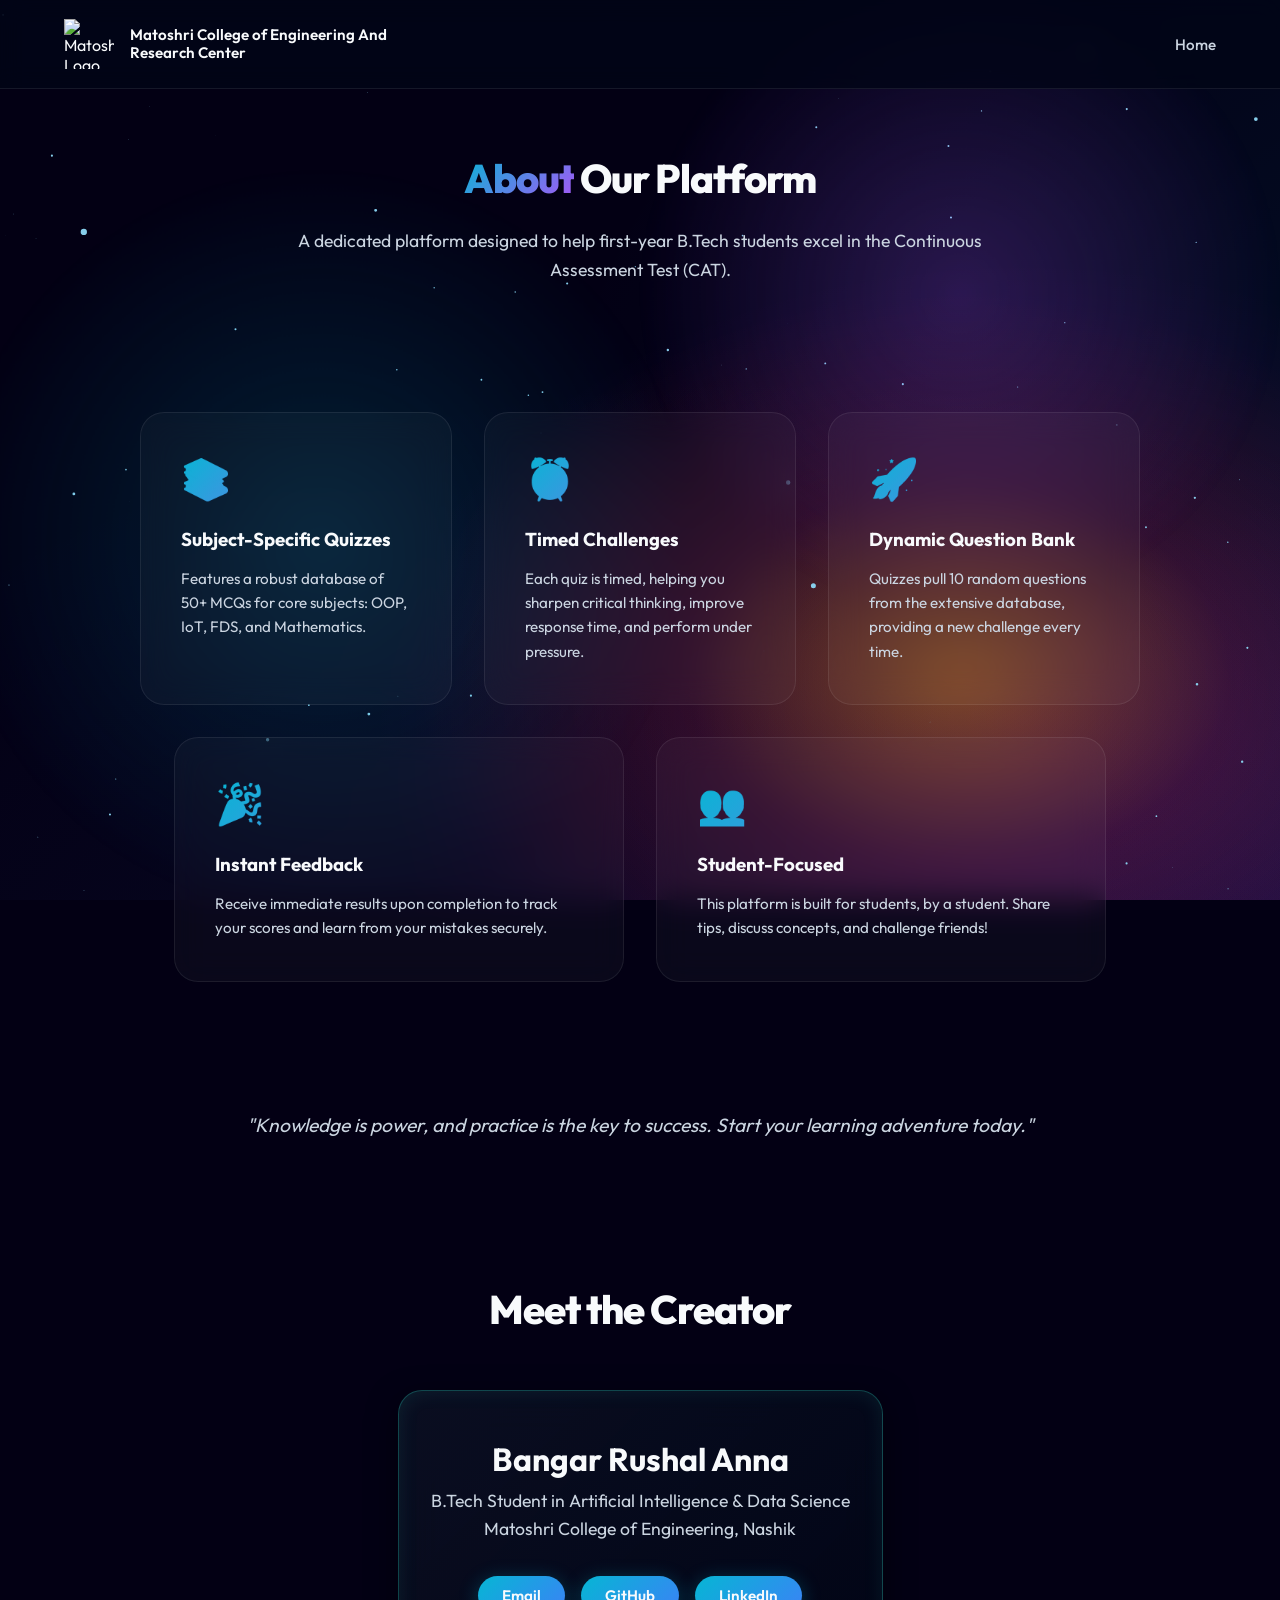
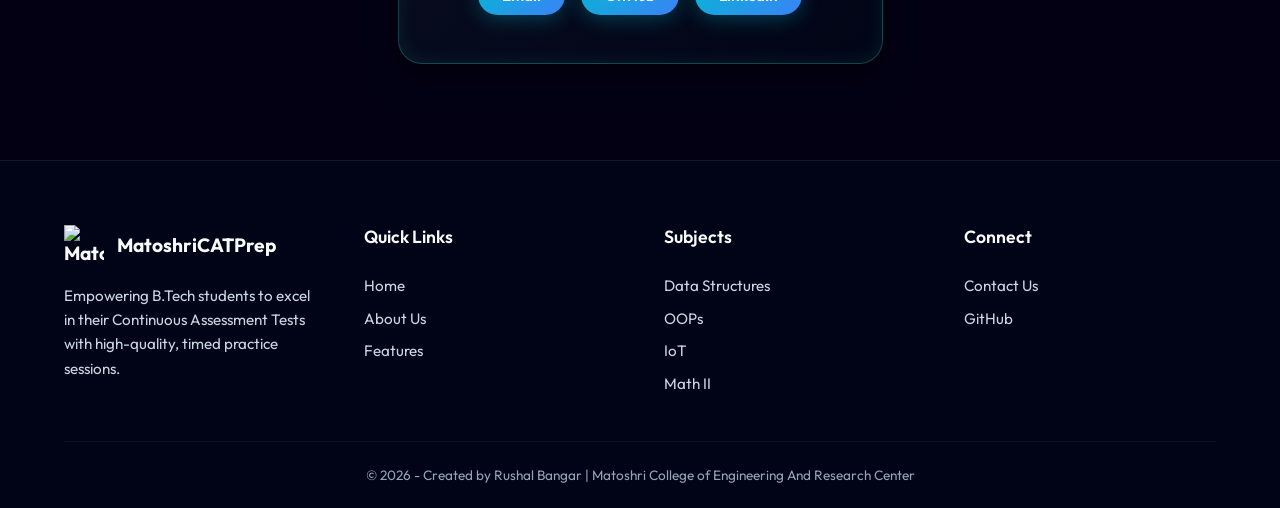
==== About.html @ 19cada09 "Enhance frontend design, micro-interactions, and add anti-cheat alerts" ====
<!DOCTYPE html>
<html lang="en">

<head>
    <title>About - MatoshriCATPrep</title>
    <meta name="keywords" content="CAT, MatoshriCATPrep, R.B, B.Tech, Exam, Practice">
    <meta name="description"
        content="Learn about the MatoshriCATPrep platform, designed for first year B.Tech students.">

    <meta name="viewport" content="width=device-width, initial-scale=1.0">
    <meta charset="UTF-8">

    <link rel="preconnect" href="https://fonts.googleapis.com">
    <link rel="preconnect" href="https://fonts.gstatic.com" crossorigin>
    <link href="https://fonts.googleapis.com/css2?family=Outfit:wght@300;400;500;600;700;800&display=swap"
        rel="stylesheet">
    <link rel="icon" type="image/png" href="Logo.png">
    <link rel="stylesheet" href="style.css">
</head>

<body>
    <div class="bg-orb orb-primary"></div>
    <div class="bg-orb orb-secondary"></div>

    <header class="site-header">
        <a href="index.html" class="logo-area">
            <img src="Logo.png" height="50" width="50" alt="MatoshriCATPrep Logo">
            <b>Matoshri College of Engineering And Research Center</b>
        </a>
        <nav>
            <a href="index.html">Home</a>
        </nav>
    </header>

    <main class="about-container">
        <h1 class="section-heading animate-up"><span class="text-gradient">About</span> Our Platform</h1>
        <p class="subtitle animate-up delay-1" style="max-width: 700px; margin: 0 auto; margin-bottom: 4rem;">
            A dedicated platform designed to help first-year B.Tech students excel in the Continuous Assessment Test
            (CAT).
        </p>

        <div class="features-grid">
            <div class="feature-box animate-up delay-1">
                <div class="feature-icon">📚</div>
                <h3>Subject-Specific Quizzes</h3>
                <p class="subtitle" style="font-size: 0.95rem;">Features a robust database of 50+ MCQs for core
                    subjects: OOP, IoT, FDS, and Mathematics.</p>
            </div>

            <div class="feature-box animate-up delay-2">
                <div class="feature-icon">⏰</div>
                <h3>Timed Challenges</h3>
                <p class="subtitle" style="font-size: 0.95rem;">Each quiz is timed, helping you sharpen critical
                    thinking, improve response time, and perform under pressure.</p>
            </div>

            <div class="feature-box animate-up delay-2">
                <div class="feature-icon">🚀</div>
                <h3>Dynamic Question Bank</h3>
                <p class="subtitle" style="font-size: 0.95rem;">Quizzes pull 10 random questions from the extensive
                    database, providing a new challenge every time.</p>
            </div>

            <div class="feature-box animate-up delay-3">
                <div class="feature-icon">🎉</div>
                <h3>Instant Feedback</h3>
                <p class="subtitle" style="font-size: 0.95rem;">Receive immediate results upon completion to track your
                    scores and learn from your mistakes securely.</p>
            </div>

            <div class="feature-box animate-up delay-3">
                <div class="feature-icon">👥</div>
                <h3>Student-Focused</h3>
                <p class="subtitle" style="font-size: 0.95rem;">This platform is built for students, by a student. Share
                    tips, discuss concepts, and challenge friends!</p>
            </div>
        </div>

        <p class="subtitle animate-up delay-3" style="font-size: 1.2rem; margin: 4rem auto; font-style: italic;">
            "Knowledge is power, and practice is the key to success. Start your learning adventure today."
        </p>

        <h2 class="section-heading animate-up" style="margin-top: 5rem;">Meet the Creator</h2>

        <div class="creator-card animate-up delay-3">
            <h3>Bangar Rushal Anna</h3>
            <p class="creator-subtitle">
                B.Tech Student in Artificial Intelligence & Data Science<br>
                Matoshri College of Engineering, Nashik
            </p>
            <div class="contact-links">
                <a href="mailto:rushalbangar19@gmail.com" class="btn-primary"
                    style="padding: 10px 24px; font-size: 0.95rem;">Email</a>
                <a href="https://github.com/RushalBangar" target="_blank" class="btn-primary"
                    style="padding: 10px 24px; font-size: 0.95rem;">GitHub</a>
                <a href="https://linkedin.com/in/RushalBangar" target="_blank" class="btn-primary"
                    style="padding: 10px 24px; font-size: 0.95rem;">LinkedIn</a>
            </div>
        </div>
    </main>

    <footer class="site-footer">
        <div class="footer-content">
            <div class="footer-section">
                <a href="index.html" class="footer-logo">
                    <img src="Logo.png" height="40" width="40" alt="MatoshriCATPrep Logo" loading="lazy">
                    <span>MatoshriCATPrep</span>
                </a>
                <p>Empowering B.Tech students to excel in their Continuous Assessment Tests with high-quality, timed
                    practice sessions.</p>
            </div>

            <div class="footer-section">
                <h4 class="footer-heading">Quick Links</h4>
                <ul class="footer-links">
                    <li><a href="index.html">Home</a></li>
                    <li><a href="About.html">About Us</a></li>
                    <li><a href="index.html#features">Features</a></li>
                </ul>
            </div>

            <div class="footer-section">
                <h4 class="footer-heading">Subjects</h4>
                <ul class="footer-links">
                    <li><a href="FDS.html">Data Structures</a></li>
                    <li><a href="OOP.html">OOPs</a></li>
                    <li><a href="IOT.html">IoT</a></li>
                    <li><a href="Math.html">Math II</a></li>
                </ul>
            </div>

            <div class="footer-section">
                <h4 class="footer-heading">Connect</h4>
                <ul class="footer-links">
                    <li><a href="mailto:rushalbangar19@gmail.com">Contact Us</a></li>
                    <li><a href="https://github.com/RushalBangar" target="_blank">GitHub</a></li>
                </ul>
            </div>
        </div>
        <div class="footer-bottom">
            <p>© 2026 - Created by Rushal Bangar | Matoshri College of Engineering And Research Center</p>
        </div>
    </footer>
    <script src="galaxy.js" defer></script>
</body>

</html>
---- style.css ----
/* ============================================================ */
/* style.css - Main Web Design System                           */
/* ============================================================ */

:root {
    /* Nexalum-Inspired Core Colors */
    --bg-dark: #0f172a;
    /* Slate 900 */
    --bg-darker: #020617;
    /* Slate 950 */
    --bg-card: rgba(30, 41, 59, 0.4);
    /* Slate 800 transparent */

    /* Vibrant Neon Accents */
    --accent-cyan: #06b6d4;
    --accent-blue: #3b82f6;
    --accent-purple: #a855f7;
    --accent-pink: #ec4899;

    /* Text Colors */
    --text-primary: #f8fafc;
    --text-secondary: #cbd5e1;
    --text-dim: #94a3b8;

    /* Glass Effects */
    --glass-bg: rgba(255, 255, 255, 0.03);
    /* Extremely soft glass */
    --glass-border: rgba(255, 255, 255, 0.08);
    /* Barely visible reflection border */
    --glass-border-hover: rgba(255, 255, 255, 0.15);

    /* Glow Effects */
    --glow-cyan: rgba(6, 182, 212, 0.5);
    --glow-purple: rgba(168, 85, 247, 0.5);

    --font-main: 'Outfit', 'Inter', system-ui, -apple-system, sans-serif;
    --radius-lg: 24px;
    --radius-pill: 9999px;
}

/* --- Global Reset & Background --- */
* {
    margin: 0;
    padding: 0;
    box-sizing: border-box;
}

body {
    font-family: var(--font-main);
    background-color: #030014;
    /* Deep cosmic space */

    /* Anti-Cheat */
    -webkit-user-select: none;
    /* Safari */
    -moz-user-select: none;
    /* Firefox */
    -ms-user-select: none;
    /* IE10+/Edge */
    user-select: none;
    /* Standard */

    /* Simplified CSS Galaxy Implementation to reduce lag */
    background-image:
        /* The glowing Galactic Center (Orange/Yellow) */
        radial-gradient(ellipse at center, rgba(255, 165, 0, 0.4) 0%, rgba(255, 69, 0, 0.1) 20%, transparent 40%),
        /* Inner Magenta/Purple Sweep */
        radial-gradient(ellipse at 40% 40%, rgba(255, 0, 255, 0.15) 0%, transparent 30%),
        radial-gradient(ellipse at 60% 60%, rgba(138, 43, 226, 0.15) 0%, transparent 40%),
        /* Outer Blue Nebula Dust */
        radial-gradient(ellipse at 70% 30%, rgba(0, 191, 255, 0.1) 0%, transparent 50%),
        radial-gradient(ellipse at 30% 70%, rgba(65, 105, 225, 0.1) 0%, transparent 50%);

    background-size:
        150% 150%,
        /* Center */
        200% 200%, 200% 200%,
        /* Purple */
        200% 200%, 200% 200%;
    /* Blue */

    /* Removed heavy CSS animation. Relying on canvas for animation. */
    background-attachment: fixed;
    color: var(--text-primary);
    min-height: 100vh;
    display: flex;
    flex-direction: column;
    overflow-x: hidden;
    position: relative;
}

main {
    flex: 1;
    /* Forces the main content area to expand and push the footer down */
    display: flex;
    flex-direction: column;
    justify-content: center;
    /* Optionally center content vertically */
}

@keyframes rotateGalaxy {
    0% {
        background-position:
            50% 50%,
            /* Center immobile */
            0% 0%, 100% 100%,
            /* Purple moving */
            100% 0%, 0% 100%,
            /* Blue moving */
            0px 0px, 0px 0px, 0px 0px, 0px 0px,
            0px 0px, 0px 0px, 0px 0px, 0px 0px;
        /* Stars start */
    }

    100% {
        background-position:
            50% 50%,
            100% 100%, 0% 0%,
            0% 100%, 100% 0%,
            100px 100px, 150px 150px, 200px 200px, 250px 250px,
            300px -300px, -350px 350px, 400px 400px, -450px -450px;
        /* Stars drift */
    }
}

/* --- Nexalum Aesthetic Utilities --- */

/* Text Gradient Effect */
.text-gradient {
    background: linear-gradient(135deg, var(--accent-cyan), var(--accent-purple));
    -webkit-background-clip: text;
    background-clip: text;
    -webkit-text-fill-color: transparent;
    display: inline-block;
}

/* Background Glowing Orbs */
.bg-orb {
    position: fixed;
    border-radius: 50%;
    z-index: -1;
    opacity: 0.6;
    pointer-events: none;
    will-change: transform;
    animation: drift 20s ease-in-out infinite alternate;
}

.orb-primary {
    top: -10%;
    right: -5%;
    width: 60vw;
    height: 60vw;
    max-width: 800px;
    max-height: 800px;
    background: radial-gradient(circle, rgba(168, 85, 247, 0.4) 0%, transparent 60%);
    /* Purple */
}

.orb-secondary {
    bottom: -10%;
    left: -10%;
    width: 70vw;
    height: 70vw;
    max-width: 900px;
    max-height: 900px;
    background: radial-gradient(circle, rgba(6, 182, 212, 0.3) 0%, transparent 60%);
    /* Cyan */
}

@keyframes drift {
    0% {
        transform: translate(0, 0) scale(1);
    }

    100% {
        transform: translate(-30px, 30px) scale(1.1);
    }
}

/* Base Layout Classes */
.page-container {
    width: 90%;
    max-width: 1200px;
    margin: 4rem auto;
}

.grid-2-col {
    display: grid;
    grid-template-columns: 1fr 1fr;
    gap: 4rem;
    align-items: center;
}

.grid-3-col {
    display: grid;
    grid-template-columns: repeat(auto-fit, minmax(280px, 1fr));
    gap: 2.5rem;
    align-items: stretch;
}

.flex-col-gap {
    display: flex;
    flex-direction: column;
    gap: 1.2rem;
    margin-top: 2rem;
}

.section-spacing {
    margin-top: 8rem;
    margin-bottom: 4rem;
}

.text-hero {
    font-size: 4rem;
    line-height: 1.1;
    margin-bottom: 1.5rem;
    font-weight: 900;
    letter-spacing: -2px;
}

.margin-b-lg {
    margin-bottom: 2.5rem;
}

/* Floating Badge/Pill Feature */
.badge {
    display: inline-flex;
    align-items: center;
    gap: 0.5rem;
    padding: 0.5rem 1rem;
    background: rgba(255, 255, 255, 0.05);
    border: 1px solid rgba(255, 255, 255, 0.1);
    border-radius: var(--radius-pill);
    color: var(--text-secondary);
    font-size: 0.9rem;
    font-weight: 500;
    margin-bottom: 1.5rem;
    backdrop-filter: blur(10px);
}

/* --- Layout Components --- */
.site-header {
    display: flex;
    justify-content: space-between;
    align-items: center;
    padding: 1.2rem 5%;
    background: rgba(2, 6, 23, 0.8);
    backdrop-filter: blur(12px);
    border-bottom: 1px solid var(--glass-border);
    position: sticky;
    top: 0;
    z-index: 100;
}

.site-header .logo-area {
    display: flex;
    align-items: center;
    gap: 1rem;
    text-decoration: none;
    color: var(--text-primary);
}

.site-header b {
    font-size: 0.95rem;
    font-weight: 600;
    max-width: 300px;
    line-height: 1.2;
}

.site-header nav {
    display: flex;
    gap: 2rem;
}

.site-header nav a {
    color: var(--text-secondary);
    text-decoration: none;
    font-weight: 500;
    transition: all 0.3s ease;
    font-size: 0.95rem;
}

.site-header nav a:hover {
    color: var(--accent-teal);
    text-shadow: 0 0 8px var(--glow-teal);
}

/* --- Detailed Footer Elements --- */
.site-footer {
    padding: 4rem 5% 1.5rem;
    background: rgba(2, 6, 23, 0.7);
    backdrop-filter: blur(12px);
    border-top: 1px solid var(--glass-border);
    margin-top: auto;
}

.footer-content {
    display: grid;
    grid-template-columns: repeat(auto-fit, minmax(200px, 1fr));
    gap: 3rem;
    max-width: 1200px;
    margin: 0 auto 3rem;
    text-align: left;
}

.footer-section {
    display: flex;
    flex-direction: column;
    gap: 1.2rem;
}

.footer-logo {
    display: flex;
    align-items: center;
    gap: 0.8rem;
    text-decoration: none;
    color: var(--text-primary);
    font-weight: 700;
    font-size: 1.2rem;
}

.footer-section p {
    color: var(--text-secondary);
    font-size: 0.95rem;
    line-height: 1.6;
}

.footer-heading {
    color: var(--text-primary);
    font-size: 1.1rem;
    font-weight: 600;
    margin-bottom: 0.5rem;
}

.footer-links {
    list-style: none;
    display: flex;
    flex-direction: column;
    gap: 0.8rem;
}

.footer-links a {
    color: var(--text-secondary);
    text-decoration: none;
    font-size: 0.95rem;
    transition: all 0.3s ease;
    display: inline-flex;
    align-items: center;
    gap: 0.5rem;
}

.footer-links a:hover {
    color: var(--accent-cyan);
    transform: translateX(5px);
}

.footer-bottom {
    text-align: center;
    padding-top: 1.5rem;
    border-top: 1px solid rgba(255, 255, 255, 0.05);
    color: var(--text-dim);
    font-size: 0.85rem;
    max-width: 1200px;
    margin: 0 auto;
}

/* --- Global Utilities --- */
.section-heading {
    font-size: 2.5rem;
    font-weight: 800;
    letter-spacing: -1px;
    margin-bottom: 1.5rem;
    position: relative;
    display: inline-block;
    color: var(--text-primary);
}

.subtitle {
    font-size: 1.1rem;
    color: var(--text-secondary);
    line-height: 1.6;
}

/* Glass Card */
.glass-card {
    background: var(--glass-bg);
    backdrop-filter: blur(20px);
    -webkit-backdrop-filter: blur(20px);
    border: 1px solid var(--glass-border);
    border-radius: var(--radius-lg);
    box-shadow: inset 0 0 0 1px rgba(255, 255, 255, 0.05), 0 8px 32px rgba(0, 0, 0, 0.4);
    box-sizing: border-box;
    display: block;
    padding: 1.5rem 2rem;
    text-decoration: none;
    color: var(--text-primary);
    font-size: 1.4rem;
    font-weight: 600;
    transition: all 0.4s cubic-bezier(0.175, 0.885, 0.32, 1.275);
    position: relative;
    overflow: hidden;
}

.glass-card::before {
    content: "";
    position: absolute;
    top: 0;
    left: -100%;
    width: 50%;
    height: 100%;
    background: linear-gradient(to right, transparent, rgba(255, 255, 255, 0.05), transparent);
    transform: skewX(-20deg);
    transition: left 0.5s ease;
}

.glass-card:hover {
    transform: translateY(-8px);
    border-color: var(--glass-border-hover);
    box-shadow: inset 0 0 0 1px rgba(255, 255, 255, 0.1), 0 15px 40px rgba(0, 0, 0, 0.6), 0 0 20px rgba(59, 130, 246, 0.2);
}

.glass-card:hover::before {
    left: 200%;
}

/* Subject Card 3D Depth */
.subject-card {
    display: flex;
    align-items: center;
    position: relative;
    padding: 1.5rem 2rem;
    overflow: hidden;
}

.subject-icon {
    position: absolute;
    right: -10px;
    bottom: -20px;
    font-size: 8rem;
    opacity: 0.15;
    transform: rotate(-15deg);
    transition: all 0.5s cubic-bezier(0.175, 0.885, 0.32, 1.275);
    z-index: 0;
    pointer-events: none;
}

.subject-card:hover .subject-icon {
    transform: rotate(0deg) scale(1.1);
    opacity: 0.25;
}

.subject-text {
    position: relative;
    z-index: 1;
}

/* Feature Box for Landing Page */
.feature-box {
    background: var(--glass-bg);
    backdrop-filter: blur(16px);
    -webkit-backdrop-filter: blur(16px);
    border: 1px solid var(--glass-border);
    border-radius: var(--radius-lg);
    padding: 2.5rem;
    text-align: left;
    transition: all 0.4s cubic-bezier(0.4, 0, 0.2, 1);
    display: flex;
    flex-direction: column;
    gap: 1rem;
}

.feature-box:hover {
    transform: translateY(-5px);
    border-color: rgba(6, 182, 212, 0.3);
    /* Cyan hint */
    box-shadow: 0 10px 30px rgba(0, 0, 0, 0.3), inset 0 0 0 1px rgba(255, 255, 255, 0.1);
}

.feature-icon {
    font-size: 2.5rem;
    margin-bottom: 0.5rem;
    background: linear-gradient(135deg, var(--accent-cyan), var(--accent-purple));
    -webkit-background-clip: text;
    background-clip: text;
    color: transparent;
    display: inline-block;
}

/* CTA Section */
.cta-section {
    text-align: center;
    padding: 5rem 2rem;
    background: linear-gradient(180deg, transparent, rgba(15, 23, 42, 0.8));
    border-radius: var(--radius-lg);
    border: 1px solid rgba(255, 255, 255, 0.05);
    margin-top: 8rem;
}

/* Base Hero Layout Classes */
.hero-image {
    position: relative;
    width: 100%;
    max-width: 300px;
    margin: 0 auto;
    display: flex;
    justify-content: center;
    align-items: center;
}

.hero-glow {
    position: absolute;
    width: 100%;
    padding-top: 100%;
    border-radius: 50%;
    background: radial-gradient(circle, var(--glow-teal) 0%, transparent 70%);
    animation: pulseTimer 4s infinite alternate;
    z-index: 0;
}

.hero-logo-img {
    width: 100%;
    position: relative;
    z-index: 1;
    filter: drop-shadow(0 20px 30px rgba(0, 0, 0, 0.5));
}

.hero-content {
    display: flex;
    flex-direction: column;
    justify-content: center;
    width: 100%;
}

.hero-buttons {
    display: flex;
    gap: 1rem;
    flex-wrap: wrap;
}

.btn-outline {
    background: transparent !important;
    box-shadow: none !important;
    border: 1px solid var(--text-secondary) !important;
    color: var(--text-primary) !important;
}

.btn-outline:hover {
    background: rgba(255, 255, 255, 0.05) !important;
    border-color: var(--text-primary) !important;
    box-shadow: 0 4px 15px rgba(255, 255, 255, 0.1) !important;
}

/* --- About Page Specifics --- */
.about-container {
    width: 90%;
    max-width: 1000px;
    margin: 4rem auto;
    text-align: center;
}

.features-grid {
    display: flex;
    flex-wrap: wrap;
    justify-content: center;
    gap: 2rem;
    margin: 4rem 0;
}

.features-grid .feature-box {
    flex: 1 1 300px;
    max-width: 450px;
    /* Prevents cards from getting too wide if there's space */
}

.creator-card {
    background: linear-gradient(135deg, rgba(15, 23, 42, 0.6), rgba(2, 6, 23, 0.8));
    backdrop-filter: blur(20px);
    -webkit-backdrop-filter: blur(20px);
    border: 1px solid rgba(45, 212, 191, 0.3);
    border-radius: var(--radius-lg);
    padding: 3rem 2rem;
    margin: 2rem auto;
    max-width: 600px;
    box-shadow: inset 0 0 20px rgba(45, 212, 191, 0.1), 0 10px 30px rgba(0, 0, 0, 0.5);
    position: relative;
    overflow: hidden;
}

.creator-card h3 {
    font-size: 2rem;
    color: var(--text-primary);
    margin-bottom: 0.5rem;
}

.creator-subtitle {
    font-size: 1.1rem;
    color: var(--text-secondary);
    line-height: 1.6;
    margin-bottom: 2rem;
}

.contact-links {
    display: flex;
    justify-content: center;
    gap: 1rem;
    flex-wrap: wrap;
}

/* Buttons */
.btn-primary {
    background: linear-gradient(135deg, var(--accent-cyan), var(--accent-blue));
    color: var(--text-primary);
    padding: 14px 36px;
    border-radius: var(--radius-pill);
    border: none;
    font-weight: 600;
    font-size: 1.05rem;
    cursor: pointer;
    transition: all 0.4s cubic-bezier(0.4, 0, 0.2, 1);
    text-decoration: none;
    display: inline-block;
    box-shadow: 0 4px 20px rgba(6, 182, 212, 0.3);
    position: relative;
    overflow: hidden;
}

.btn-primary::after {
    content: "";
    position: absolute;
    top: 0;
    left: 0;
    width: 100%;
    height: 100%;
    background: linear-gradient(to bottom, rgba(255, 255, 255, 0.15) 0%, transparent 100%);
    opacity: 0;
    transition: opacity 0.3s ease;
}

.btn-primary:hover {
    transform: translateY(-2px) scale(1.02);
    box-shadow: 0 10px 30px rgba(6, 182, 212, 0.5), inset 0 0 0 1px rgba(255, 255, 255, 0.2);
}

.btn-primary:hover::after {
    opacity: 1;
}

.btn-primary:active {
    transform: translateY(1px) scale(0.96);
    box-shadow: 0 2px 10px rgba(6, 182, 212, 0.4);
}

/* --- Animations --- */
@keyframes fadeInUp {
    from {
        opacity: 0;
        transform: translateY(30px);
    }

    to {
        opacity: 1;
        transform: translateY(0);
    }
}

.animate-up {
    animation: fadeInUp 0.8s cubic-bezier(0.4, 0, 0.2, 1) forwards;
}

.delay-1 {
    animation-delay: 0.1s;
    opacity: 0;
}

.delay-2 {
    animation-delay: 0.2s;
    opacity: 0;
}

.delay-3 {
    animation-delay: 0.3s;
    opacity: 0;
}

/* Custom Scrollbar */
::-webkit-scrollbar {
    width: 10px;
}

/* --- Tooltips --- */
[data-tooltip] {
    position: relative;
    cursor: pointer;
}

[data-tooltip]::after {
    content: attr(data-tooltip);
    position: absolute;
    bottom: 120%;
    left: 50%;
    transform: translateX(-50%) translateY(10px);
    background: rgba(15, 23, 42, 0.95);
    color: var(--text-primary);
    padding: 0.5rem 1rem;
    border-radius: 8px;
    font-size: 0.85rem;
    white-space: nowrap;
    opacity: 0;
    visibility: hidden;
    transition: all 0.3s cubic-bezier(0.4, 0, 0.2, 1);
    box-shadow: 0 10px 25px rgba(0, 0, 0, 0.5);
    border: 1px solid rgba(255, 255, 255, 0.1);
    backdrop-filter: blur(4px);
    z-index: 1000;
}

[data-tooltip]:hover::after {
    opacity: 1;
    visibility: visible;
    transform: translateX(-50%) translateY(0);
}

::-webkit-scrollbar-track {
    background: var(--bg-dark);
}

::-webkit-scrollbar-thumb {
    background: #1e293b;
    border-radius: 5px;
    border: 2px solid var(--bg-dark);
}

::-webkit-scrollbar-thumb:hover {
    background: #334155;
}

@media (max-width: 900px) {
    .grid-2-col {
        grid-template-columns: 1fr;
        gap: 3rem;
        text-align: center;
    }

    .text-hero {
        font-size: 3rem;
    }

    .section-heading {
        text-align: center;
        display: block;
    }

    .grid-2-col .btn-primary {
        margin: 0 auto;
    }
}

@media (max-width: 768px) {
    .page-container {
        width: 92%;
        margin: 2rem auto;
    }

    .site-header {
        padding: 1rem 5%;
        flex-direction: column;
        gap: 1rem;
    }

    .site-header b {
        display: none;
        /* Hide full name on mobile for space */
    }

    .site-header nav {
        width: 100%;
        justify-content: center;
        flex-wrap: wrap;
        gap: 1.5rem;
    }

    .section-heading {
        font-size: 2rem;
    }

    .text-hero {
        font-size: 2.5rem;
    }

    .grid-2-col,
    .grid-3-col {
        gap: 2rem;
    }

    .glass-card,
    .feature-box,
    .creator-card {
        padding: 1.5rem;
    }

    .cta-section {
        padding: 3rem 1.5rem;
        margin-top: 5rem;
    }

    .section-spacing {
        margin-top: 5rem;
        margin-bottom: 3rem;
    }

    /* Hero Layout Mobile Fixes */
    .hero-content {
        order: 2;
        /* Content below image on mobile */
    }

    .hero-image {
        order: 1;
        /* Image above content on mobile */
        max-width: 150px !important;
        /* Force much smaller size */
        margin: 0 auto 1.5rem auto !important;
    }

    .hero-buttons {
        display: flex !important;
        flex-direction: column !important;
        align-items: center !important;
        gap: 1rem !important;
    }

    .hero-buttons .btn-primary {
        width: 100% !important;
        max-width: 250px;
        margin: 0 !important;
    }
}

@media (max-width: 480px) {
    .text-hero {
        font-size: 2rem;
    }

    .btn-primary {
        padding: 12px 24px;
        font-size: 1rem;
    }
}
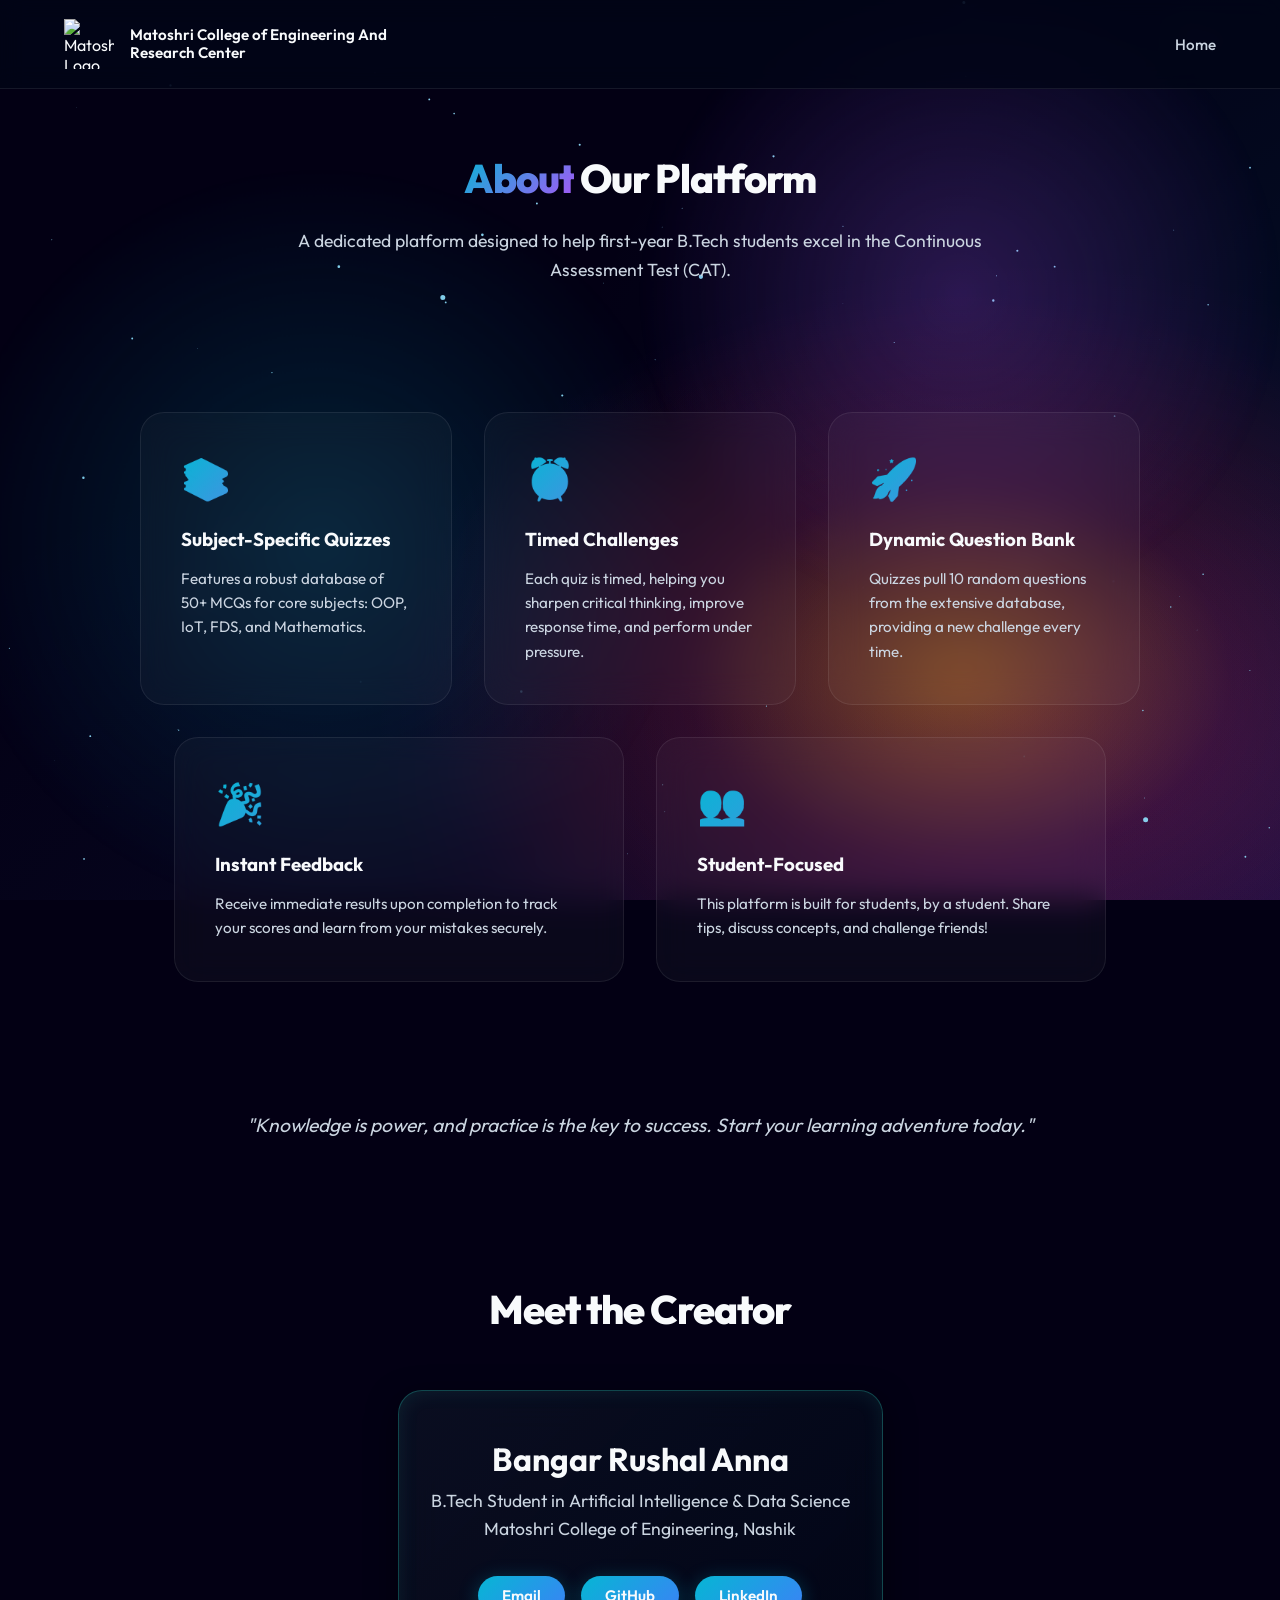
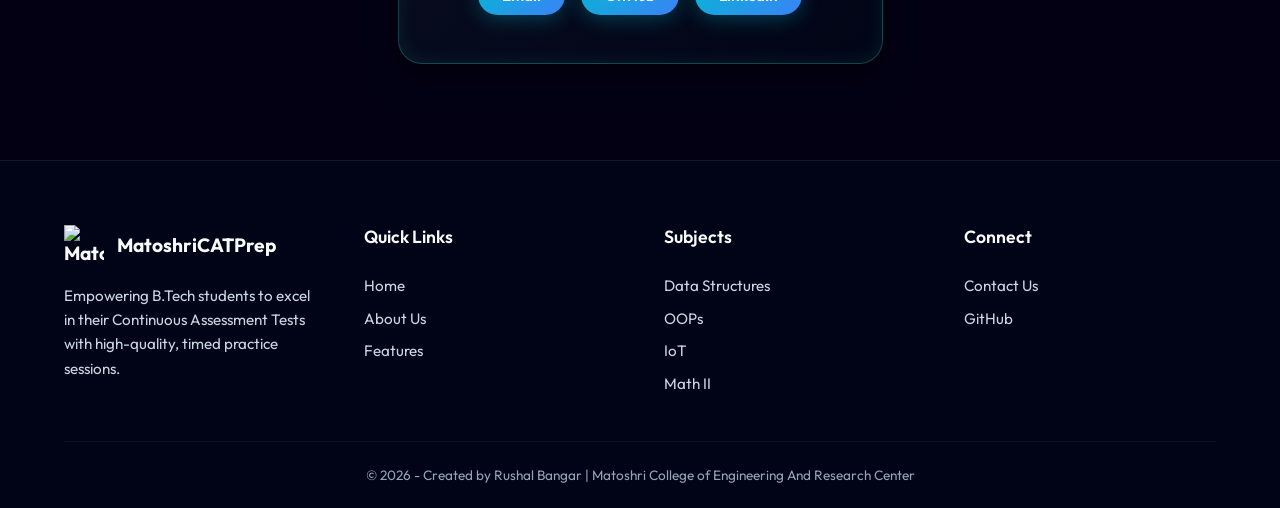
==== commit f0dde0ac: "Update from AI assistant" ====
--- a/About.html
+++ b/About.html
@@ -17,6 +17,15 @@
     <link rel="icon" type="image/png" href="Logo.png">
     <link rel="stylesheet" href="style.css">
 </head>
+<!-- Google tag (gtag.js) -->
+<script async src="https://www.googletagmanager.com/gtag/js?id=G-GRC08H1LGY"></script>
+<script>
+    window.dataLayer = window.dataLayer || [];
+    function gtag() { dataLayer.push(arguments); }
+    gtag('js', new Date());
+
+    gtag('config', 'G-GRC08H1LGY');
+</script>
 
 <body>
     <div class="bg-orb orb-primary"></div>
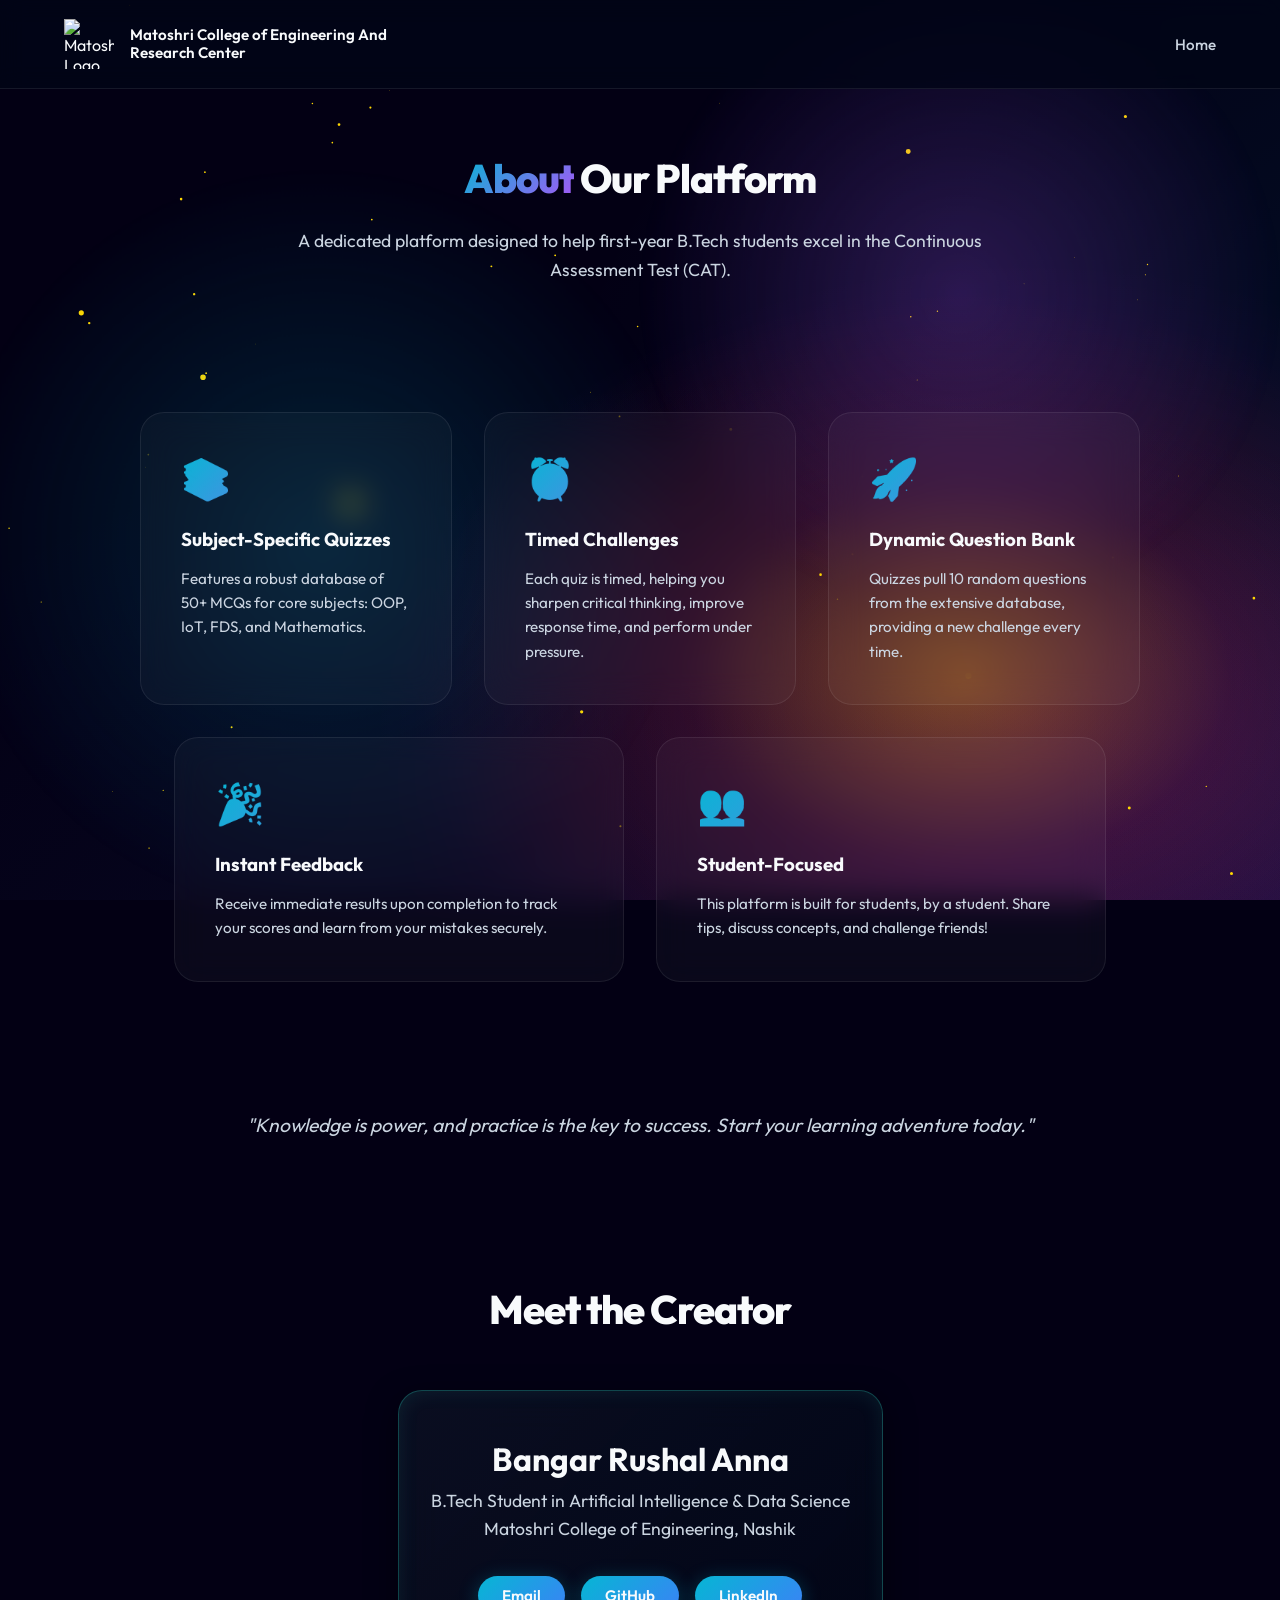
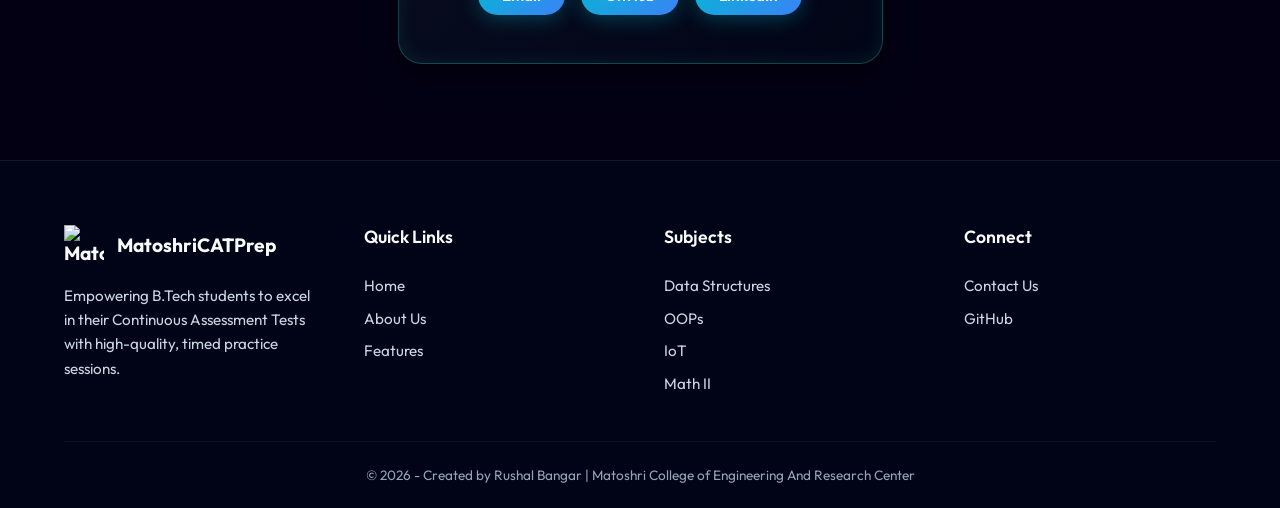
==== commit a92b5066: "Update About.html" ====
--- a/About.html
+++ b/About.html
@@ -153,4 +153,4 @@
     <script src="galaxy.js" defer></script>
 </body>
 
-</html>+</html>
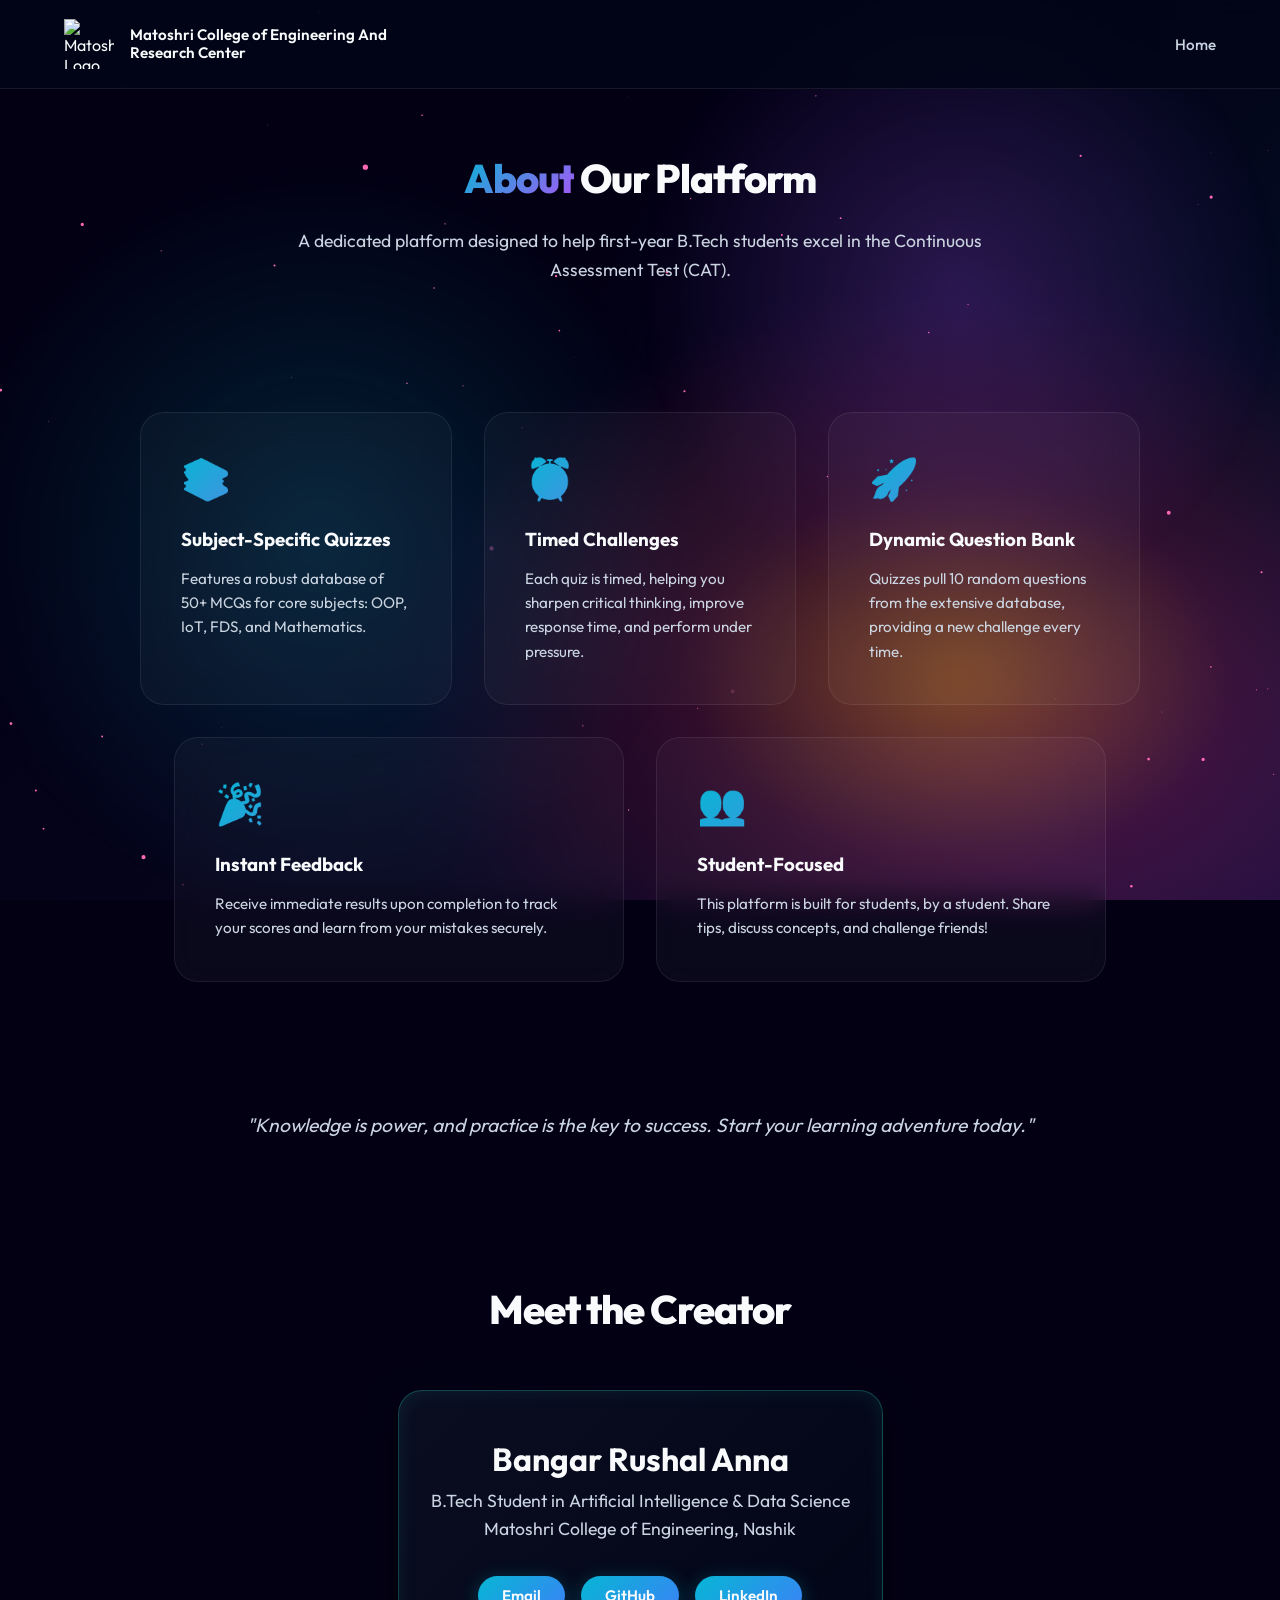
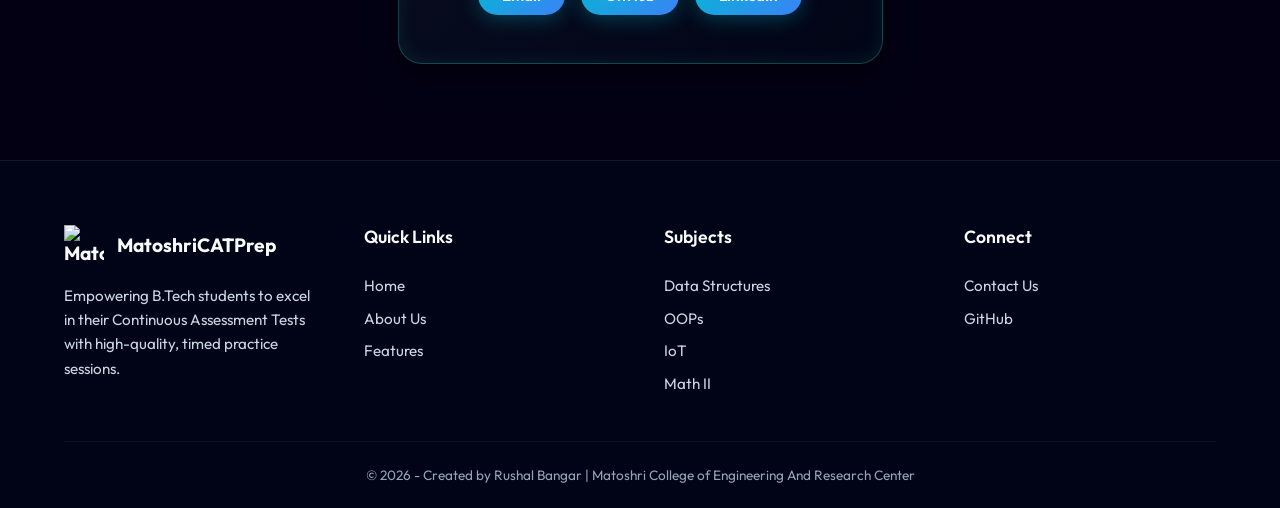
==== commit 6331b67d: "chore: update links, OG tags, and meta descriptions" ====
--- a/About.html
+++ b/About.html
@@ -5,7 +5,12 @@
     <title>About - MatoshriCATPrep</title>
     <meta name="keywords" content="CAT, MatoshriCATPrep, R.B, B.Tech, Exam, Practice">
     <meta name="description"
-        content="Learn about the MatoshriCATPrep platform, designed for first year B.Tech students.">
+        content="Learn about the MatoshriCATPrep platform by Rushal Bangar, designed for first year B.Tech students.">
+    <meta property="og:title" content="About - MatoshriCATPrep">
+    <meta property="og:description" content="Learn about the MatoshriCATPrep platform by Rushal Bangar, designed for first year B.Tech students.">
+    <meta property="og:image" content="https://matoshricatprep.netlify.app/Logo.png">
+    <meta property="og:url" content="https://matoshricatprep.netlify.app/about">
+    <meta property="og:type" content="website">
 
     <meta name="viewport" content="width=device-width, initial-scale=1.0">
     <meta charset="UTF-8">
@@ -32,12 +37,12 @@
     <div class="bg-orb orb-secondary"></div>
 
     <header class="site-header">
-        <a href="index.html" class="logo-area">
+        <a class='logo-area' href='/'>
             <img src="Logo.png" height="50" width="50" alt="MatoshriCATPrep Logo">
             <b>Matoshri College of Engineering And Research Center</b>
         </a>
         <nav>
-            <a href="index.html">Home</a>
+            <a href='/'>Home</a>
         </nav>
     </header>
 
@@ -111,7 +116,7 @@
     <footer class="site-footer">
         <div class="footer-content">
             <div class="footer-section">
-                <a href="index.html" class="footer-logo">
+                <a class='footer-logo' href='/'>
                     <img src="Logo.png" height="40" width="40" alt="MatoshriCATPrep Logo" loading="lazy">
                     <span>MatoshriCATPrep</span>
                 </a>
@@ -122,19 +127,19 @@
             <div class="footer-section">
                 <h4 class="footer-heading">Quick Links</h4>
                 <ul class="footer-links">
-                    <li><a href="index.html">Home</a></li>
-                    <li><a href="About.html">About Us</a></li>
-                    <li><a href="index.html#features">Features</a></li>
+                    <li><a href='/'>Home</a></li>
+                    <li><a href='/about'>About Us</a></li>
+                    <li><a href='/#features'>Features</a></li>
                 </ul>
             </div>
 
             <div class="footer-section">
                 <h4 class="footer-heading">Subjects</h4>
                 <ul class="footer-links">
-                    <li><a href="FDS.html">Data Structures</a></li>
-                    <li><a href="OOP.html">OOPs</a></li>
-                    <li><a href="IOT.html">IoT</a></li>
-                    <li><a href="Math.html">Math II</a></li>
+                    <li><a href='/fds'>Data Structures</a></li>
+                    <li><a href='/oop'>OOPs</a></li>
+                    <li><a href='/iot'>IoT</a></li>
+                    <li><a href='/math'>Math II</a></li>
                 </ul>
             </div>
 
@@ -153,4 +158,4 @@
     <script src="galaxy.js" defer></script>
 </body>
 
-</html>
+</html>
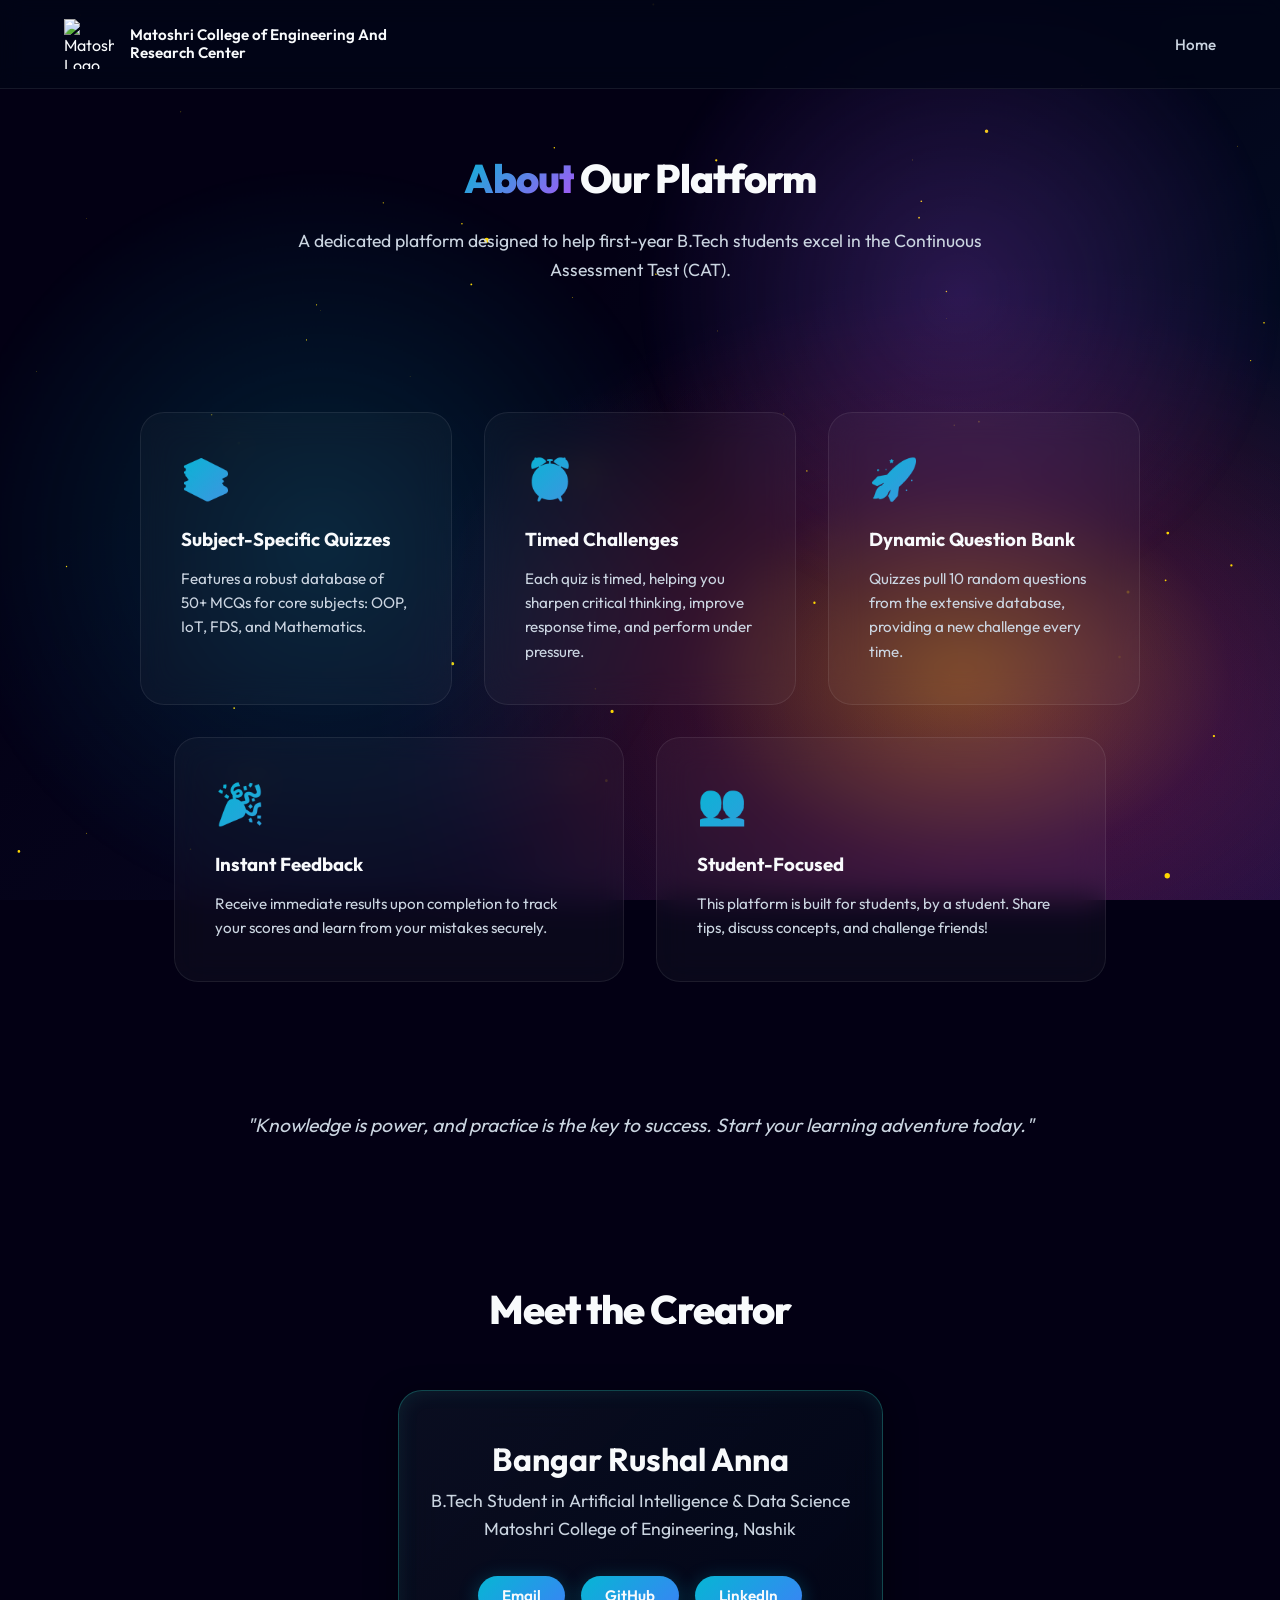
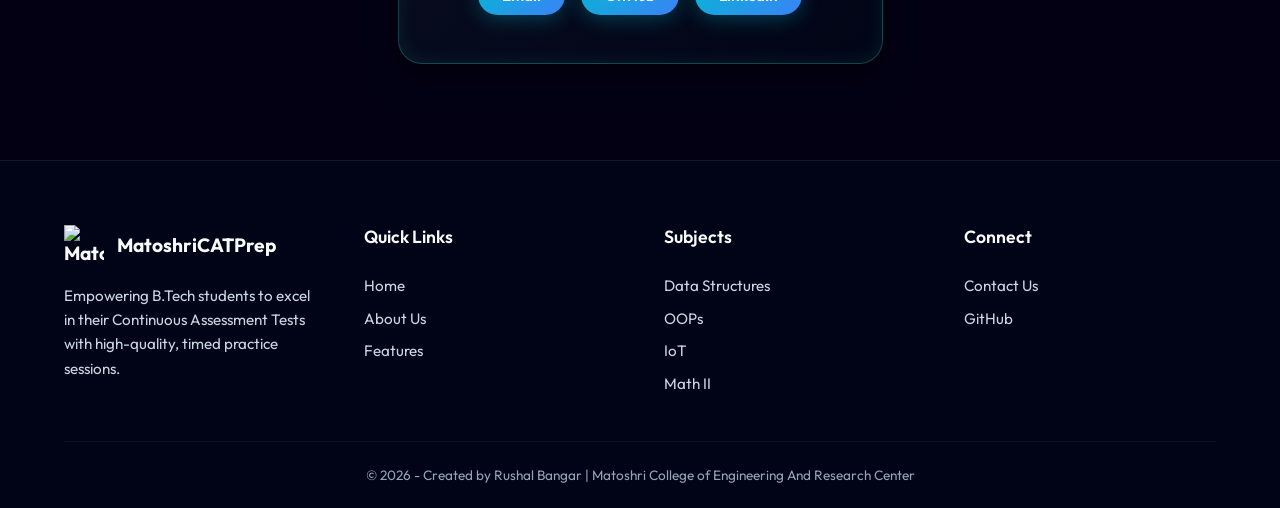
==== commit 87a11354: "fix: restructure meta tags for better scraping" ====
--- a/About.html
+++ b/About.html
@@ -2,18 +2,17 @@
 <html lang="en">
 
 <head>
+    <meta charset="UTF-8">
+    <meta name="viewport" content="width=device-width, initial-scale=1.0">
     <title>About - MatoshriCATPrep</title>
     <meta name="keywords" content="CAT, MatoshriCATPrep, R.B, B.Tech, Exam, Practice">
-    <meta name="description"
-        content="Learn about the MatoshriCATPrep platform by Rushal Bangar, designed for first year B.Tech students.">
+    <meta name="description" content="Learn about the MatoshriCATPrep platform by Rushal Bangar, designed for first year B.Tech students.">
     <meta property="og:title" content="About - MatoshriCATPrep">
     <meta property="og:description" content="Learn about the MatoshriCATPrep platform by Rushal Bangar, designed for first year B.Tech students.">
     <meta property="og:image" content="https://matoshricatprep.netlify.app/Logo.png">
     <meta property="og:url" content="https://matoshricatprep.netlify.app/about">
     <meta property="og:type" content="website">
-
-    <meta name="viewport" content="width=device-width, initial-scale=1.0">
-    <meta charset="UTF-8">
+    <meta name="twitter:card" content="summary_large_image">
 
     <link rel="preconnect" href="https://fonts.googleapis.com">
     <link rel="preconnect" href="https://fonts.gstatic.com" crossorigin>
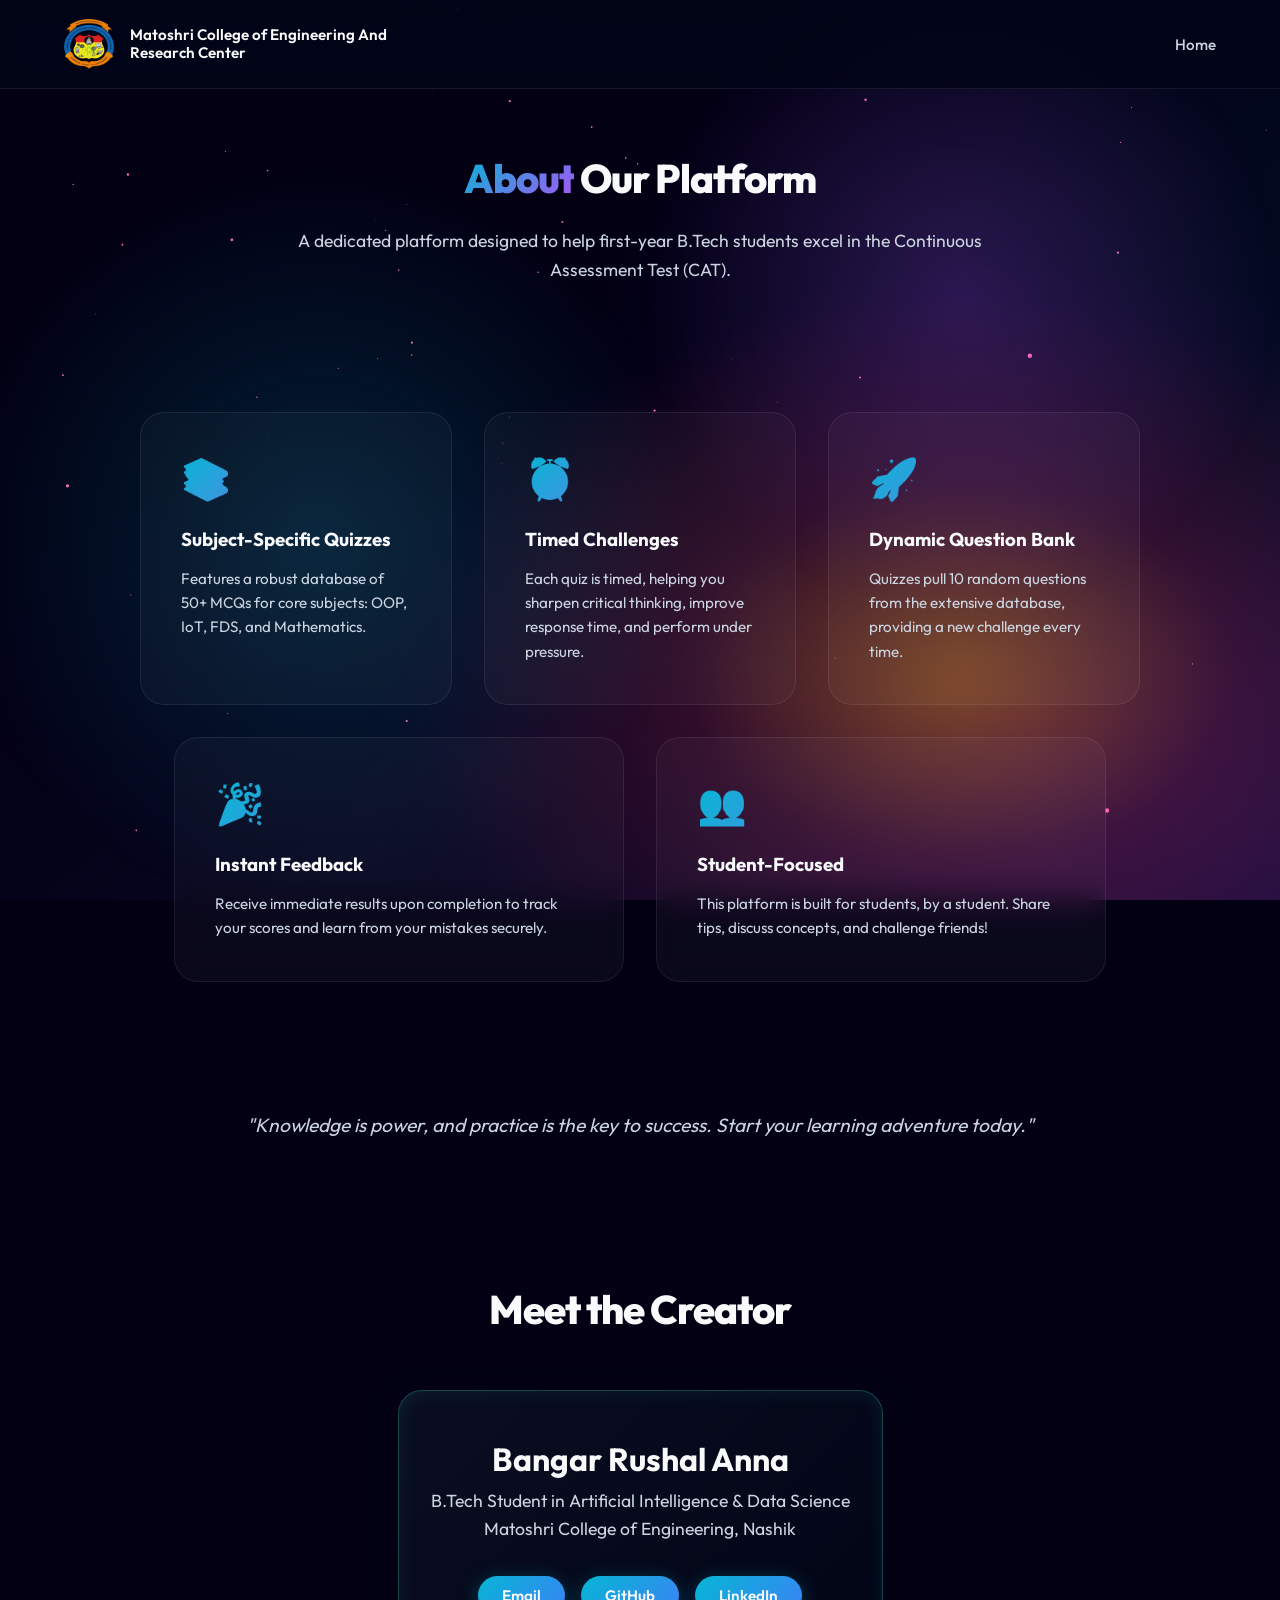
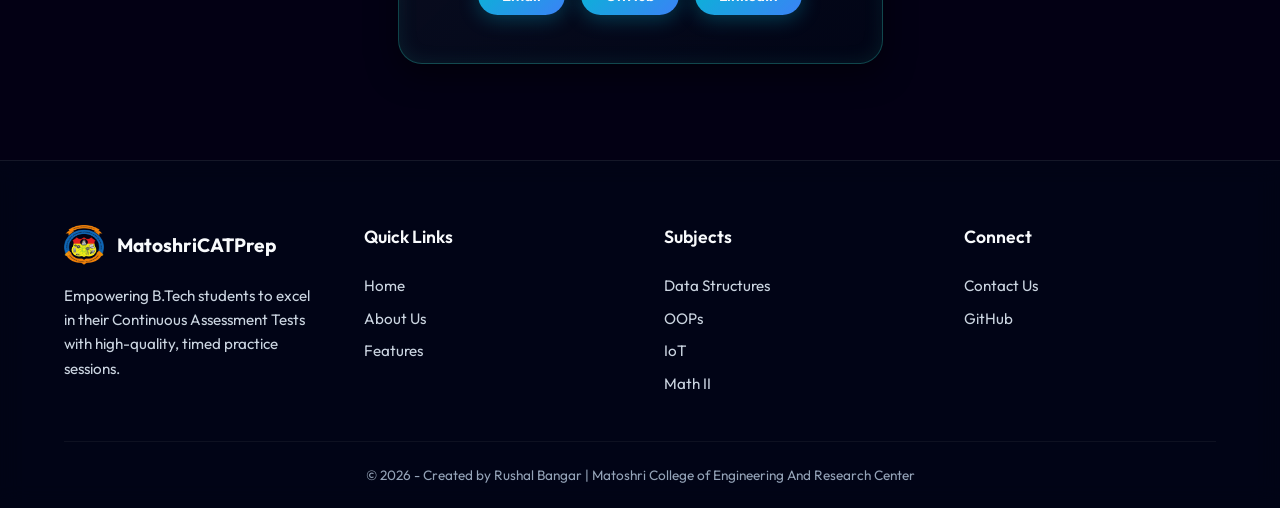
==== commit 935e68a9: "Refactor: Restructure workspace into modular subfolders and standardize clean lowercase page names" ====
--- a/About.html
+++ b/About.html
@@ -9,7 +9,7 @@
     <meta name="description" content="Learn about the MatoshriCATPrep platform by Rushal Bangar, designed for first year B.Tech students.">
     <meta property="og:title" content="About - MatoshriCATPrep">
     <meta property="og:description" content="Learn about the MatoshriCATPrep platform by Rushal Bangar, designed for first year B.Tech students.">
-    <meta property="og:image" content="https://matoshricatprep.netlify.app/Logo.png">
+    <meta property="og:image" content="https://matoshricatprep.netlify.app/assets/logo.png">
     <meta property="og:url" content="https://matoshricatprep.netlify.app/about">
     <meta property="og:type" content="website">
     <meta name="twitter:card" content="summary_large_image">
@@ -18,8 +18,8 @@
     <link rel="preconnect" href="https://fonts.gstatic.com" crossorigin>
     <link href="https://fonts.googleapis.com/css2?family=Outfit:wght@300;400;500;600;700;800&display=swap"
         rel="stylesheet">
-    <link rel="icon" type="image/png" href="Logo.png">
-    <link rel="stylesheet" href="style.css">
+    <link rel="icon" type="image/png" href="assets/logo.png">
+    <link rel="stylesheet" href="css/style.css">
 </head>
 <!-- Google tag (gtag.js) -->
 <script async src="https://www.googletagmanager.com/gtag/js?id=G-GRC08H1LGY"></script>
@@ -37,7 +37,7 @@
 
     <header class="site-header">
         <a class='logo-area' href='/'>
-            <img src="Logo.png" height="50" width="50" alt="MatoshriCATPrep Logo">
+            <img src="assets/logo.png" height="50" width="50" alt="MatoshriCATPrep Logo">
             <b>Matoshri College of Engineering And Research Center</b>
         </a>
         <nav>
@@ -116,7 +116,7 @@
         <div class="footer-content">
             <div class="footer-section">
                 <a class='footer-logo' href='/'>
-                    <img src="Logo.png" height="40" width="40" alt="MatoshriCATPrep Logo" loading="lazy">
+                    <img src="assets/logo.png" height="40" width="40" alt="MatoshriCATPrep Logo" loading="lazy">
                     <span>MatoshriCATPrep</span>
                 </a>
                 <p>Empowering B.Tech students to excel in their Continuous Assessment Tests with high-quality, timed
@@ -154,7 +154,7 @@
             <p>© 2026 - Created by Rushal Bangar | Matoshri College of Engineering And Research Center</p>
         </div>
     </footer>
-    <script src="galaxy.js" defer></script>
+    <script src="js/galaxy.js" defer></script>
 </body>
 
-</html>+</html>
--- a/css/style.css
+++ b/css/style.css
@@ -0,0 +1,811 @@
+/* ============================================================ */
+/* style.css - Main Web Design System                           */
+/* ============================================================ */
+
+:root {
+    /* Nexalum-Inspired Core Colors */
+    --bg-dark: #0f172a;
+    /* Slate 900 */
+    --bg-darker: #020617;
+    /* Slate 950 */
+    --bg-card: rgba(30, 41, 59, 0.4);
+    /* Slate 800 transparent */
+
+    /* Vibrant Neon Accents */
+    --accent-cyan: #06b6d4;
+    --accent-blue: #3b82f6;
+    --accent-purple: #a855f7;
+    --accent-pink: #ec4899;
+
+    /* Text Colors */
+    --text-primary: #f8fafc;
+    --text-secondary: #cbd5e1;
+    --text-dim: #94a3b8;
+
+    /* Glass Effects */
+    --glass-bg: rgba(255, 255, 255, 0.03);
+    /* Extremely soft glass */
+    --glass-border: rgba(255, 255, 255, 0.08);
+    /* Barely visible reflection border */
+    --glass-border-hover: rgba(255, 255, 255, 0.15);
+
+    /* Glow Effects */
+    --glow-cyan: rgba(6, 182, 212, 0.5);
+    --glow-purple: rgba(168, 85, 247, 0.5);
+
+    --font-main: 'Outfit', 'Inter', system-ui, -apple-system, sans-serif;
+    --radius-lg: 24px;
+    --radius-pill: 9999px;
+}
+
+/* --- Global Reset & Background --- */
+* {
+    margin: 0;
+    padding: 0;
+    box-sizing: border-box;
+}
+
+body {
+    font-family: var(--font-main);
+    background-color: #030014;
+    /* Deep cosmic space */
+
+    /* Anti-Cheat */
+    -webkit-user-select: none;
+    /* Safari */
+    -moz-user-select: none;
+    /* Firefox */
+    -ms-user-select: none;
+    /* IE10+/Edge */
+    user-select: none;
+    /* Standard */
+
+    /* Simplified CSS Galaxy Implementation to reduce lag */
+    background-image:
+        /* The glowing Galactic Center (Orange/Yellow) */
+        radial-gradient(ellipse at center, rgba(255, 165, 0, 0.4) 0%, rgba(255, 69, 0, 0.1) 20%, transparent 40%),
+        /* Inner Magenta/Purple Sweep */
+        radial-gradient(ellipse at 40% 40%, rgba(255, 0, 255, 0.15) 0%, transparent 30%),
+        radial-gradient(ellipse at 60% 60%, rgba(138, 43, 226, 0.15) 0%, transparent 40%),
+        /* Outer Blue Nebula Dust */
+        radial-gradient(ellipse at 70% 30%, rgba(0, 191, 255, 0.1) 0%, transparent 50%),
+        radial-gradient(ellipse at 30% 70%, rgba(65, 105, 225, 0.1) 0%, transparent 50%);
+
+    background-size:
+        150% 150%,
+        /* Center */
+        200% 200%, 200% 200%,
+        /* Purple */
+        200% 200%, 200% 200%;
+    /* Blue */
+
+    /* Removed heavy CSS animation. Relying on canvas for animation. */
+    background-attachment: fixed;
+    color: var(--text-primary);
+    min-height: 100vh;
+    display: flex;
+    flex-direction: column;
+    overflow-x: hidden;
+    position: relative;
+}
+
+main {
+    flex: 1;
+    /* Forces the main content area to expand and push the footer down */
+    display: flex;
+    flex-direction: column;
+    justify-content: center;
+    /* Optionally center content vertically */
+}
+
+@keyframes rotateGalaxy {
+    0% {
+        background-position:
+            50% 50%,
+            /* Center immobile */
+            0% 0%, 100% 100%,
+            /* Purple moving */
+            100% 0%, 0% 100%,
+            /* Blue moving */
+            0px 0px, 0px 0px, 0px 0px, 0px 0px,
+            0px 0px, 0px 0px, 0px 0px, 0px 0px;
+        /* Stars start */
+    }
+
+    100% {
+        background-position:
+            50% 50%,
+            100% 100%, 0% 0%,
+            0% 100%, 100% 0%,
+            100px 100px, 150px 150px, 200px 200px, 250px 250px,
+            300px -300px, -350px 350px, 400px 400px, -450px -450px;
+        /* Stars drift */
+    }
+}
+
+/* --- Nexalum Aesthetic Utilities --- */
+
+/* Text Gradient Effect */
+.text-gradient {
+    background: linear-gradient(135deg, var(--accent-cyan), var(--accent-purple));
+    -webkit-background-clip: text;
+    background-clip: text;
+    -webkit-text-fill-color: transparent;
+    display: inline-block;
+}
+
+/* Background Glowing Orbs */
+.bg-orb {
+    position: fixed;
+    border-radius: 50%;
+    z-index: -1;
+    opacity: 0.6;
+    pointer-events: none;
+    will-change: transform;
+    animation: drift 20s ease-in-out infinite alternate;
+}
+
+.orb-primary {
+    top: -10%;
+    right: -5%;
+    width: 60vw;
+    height: 60vw;
+    max-width: 800px;
+    max-height: 800px;
+    background: radial-gradient(circle, rgba(168, 85, 247, 0.4) 0%, transparent 60%);
+    /* Purple */
+}
+
+.orb-secondary {
+    bottom: -10%;
+    left: -10%;
+    width: 70vw;
+    height: 70vw;
+    max-width: 900px;
+    max-height: 900px;
+    background: radial-gradient(circle, rgba(6, 182, 212, 0.3) 0%, transparent 60%);
+    /* Cyan */
+}
+
+@keyframes drift {
+    0% {
+        transform: translate(0, 0) scale(1);
+    }
+
+    100% {
+        transform: translate(-30px, 30px) scale(1.1);
+    }
+}
+
+/* Base Layout Classes */
+.page-container {
+    width: 90%;
+    max-width: 1200px;
+    margin: 4rem auto;
+}
+
+.grid-2-col {
+    display: grid;
+    grid-template-columns: 1fr 1fr;
+    gap: 4rem;
+    align-items: center;
+}
+
+.grid-3-col {
+    display: grid;
+    grid-template-columns: repeat(auto-fit, minmax(280px, 1fr));
+    gap: 2.5rem;
+    align-items: stretch;
+}
+
+.flex-col-gap {
+    display: flex;
+    flex-direction: column;
+    gap: 1.2rem;
+    margin-top: 2rem;
+}
+
+.section-spacing {
+    margin-top: 8rem;
+    margin-bottom: 4rem;
+}
+
+.text-hero {
+    font-size: 4rem;
+    line-height: 1.1;
+    margin-bottom: 1.5rem;
+    font-weight: 900;
+    letter-spacing: -2px;
+}
+
+.margin-b-lg {
+    margin-bottom: 2.5rem;
+}
+
+/* Floating Badge/Pill Feature */
+.badge {
+    display: inline-flex;
+    align-items: center;
+    gap: 0.5rem;
+    padding: 0.5rem 1rem;
+    background: rgba(255, 255, 255, 0.05);
+    border: 1px solid rgba(255, 255, 255, 0.1);
+    border-radius: var(--radius-pill);
+    color: var(--text-secondary);
+    font-size: 0.9rem;
+    font-weight: 500;
+    margin-bottom: 1.5rem;
+    backdrop-filter: blur(10px);
+}
+
+/* --- Layout Components --- */
+.site-header {
+    display: flex;
+    justify-content: space-between;
+    align-items: center;
+    padding: 1.2rem 5%;
+    background: rgba(2, 6, 23, 0.8);
+    backdrop-filter: blur(12px);
+    border-bottom: 1px solid var(--glass-border);
+    position: sticky;
+    top: 0;
+    z-index: 100;
+}
+
+.site-header .logo-area {
+    display: flex;
+    align-items: center;
+    gap: 1rem;
+    text-decoration: none;
+    color: var(--text-primary);
+}
+
+.site-header b {
+    font-size: 0.95rem;
+    font-weight: 600;
+    max-width: 300px;
+    line-height: 1.2;
+}
+
+.site-header nav {
+    display: flex;
+    gap: 2rem;
+}
+
+.site-header nav a {
+    color: var(--text-secondary);
+    text-decoration: none;
+    font-weight: 500;
+    transition: all 0.3s ease;
+    font-size: 0.95rem;
+}
+
+.site-header nav a:hover {
+    color: var(--accent-teal);
+    text-shadow: 0 0 8px var(--glow-teal);
+}
+
+/* --- Detailed Footer Elements --- */
+.site-footer {
+    padding: 4rem 5% 1.5rem;
+    background: rgba(2, 6, 23, 0.7);
+    backdrop-filter: blur(12px);
+    border-top: 1px solid var(--glass-border);
+    margin-top: auto;
+}
+
+.footer-content {
+    display: grid;
+    grid-template-columns: repeat(auto-fit, minmax(200px, 1fr));
+    gap: 3rem;
+    max-width: 1200px;
+    margin: 0 auto 3rem;
+    text-align: left;
+}
+
+.footer-section {
+    display: flex;
+    flex-direction: column;
+    gap: 1.2rem;
+}
+
+.footer-logo {
+    display: flex;
+    align-items: center;
+    gap: 0.8rem;
+    text-decoration: none;
+    color: var(--text-primary);
+    font-weight: 700;
+    font-size: 1.2rem;
+}
+
+.footer-section p {
+    color: var(--text-secondary);
+    font-size: 0.95rem;
+    line-height: 1.6;
+}
+
+.footer-heading {
+    color: var(--text-primary);
+    font-size: 1.1rem;
+    font-weight: 600;
+    margin-bottom: 0.5rem;
+}
+
+.footer-links {
+    list-style: none;
+    display: flex;
+    flex-direction: column;
+    gap: 0.8rem;
+}
+
+.footer-links a {
+    color: var(--text-secondary);
+    text-decoration: none;
+    font-size: 0.95rem;
+    transition: all 0.3s ease;
+    display: inline-flex;
+    align-items: center;
+    gap: 0.5rem;
+}
+
+.footer-links a:hover {
+    color: var(--accent-cyan);
+    transform: translateX(5px);
+}
+
+.footer-bottom {
+    text-align: center;
+    padding-top: 1.5rem;
+    border-top: 1px solid rgba(255, 255, 255, 0.05);
+    color: var(--text-dim);
+    font-size: 0.85rem;
+    max-width: 1200px;
+    margin: 0 auto;
+}
+
+/* --- Global Utilities --- */
+.section-heading {
+    font-size: 2.5rem;
+    font-weight: 800;
+    letter-spacing: -1px;
+    margin-bottom: 1.5rem;
+    position: relative;
+    display: inline-block;
+    color: var(--text-primary);
+}
+
+.subtitle {
+    font-size: 1.1rem;
+    color: var(--text-secondary);
+    line-height: 1.6;
+}
+
+/* Glass Card */
+.glass-card {
+    background: var(--glass-bg);
+    backdrop-filter: blur(20px);
+    -webkit-backdrop-filter: blur(20px);
+    border: 1px solid var(--glass-border);
+    border-radius: var(--radius-lg);
+    box-shadow: inset 0 0 0 1px rgba(255, 255, 255, 0.05), 0 8px 32px rgba(0, 0, 0, 0.4);
+    box-sizing: border-box;
+    display: block;
+    padding: 1.5rem 2rem;
+    text-decoration: none;
+    color: var(--text-primary);
+    font-size: 1.4rem;
+    font-weight: 600;
+    transition: all 0.4s cubic-bezier(0.175, 0.885, 0.32, 1.275);
+    position: relative;
+    overflow: hidden;
+}
+
+.glass-card::before {
+    content: "";
+    position: absolute;
+    top: 0;
+    left: -100%;
+    width: 50%;
+    height: 100%;
+    background: linear-gradient(to right, transparent, rgba(255, 255, 255, 0.05), transparent);
+    transform: skewX(-20deg);
+    transition: left 0.5s ease;
+}
+
+.glass-card:hover {
+    transform: translateY(-8px);
+    border-color: var(--glass-border-hover);
+    box-shadow: inset 0 0 0 1px rgba(255, 255, 255, 0.1), 0 15px 40px rgba(0, 0, 0, 0.6), 0 0 20px rgba(59, 130, 246, 0.2);
+}
+
+.glass-card:hover::before {
+    left: 200%;
+}
+
+/* Subject Card 3D Depth */
+.subject-card {
+    display: flex;
+    align-items: center;
+    position: relative;
+    padding: 1.5rem 2rem;
+    overflow: hidden;
+}
+
+.subject-icon {
+    position: absolute;
+    right: -10px;
+    bottom: -20px;
+    font-size: 8rem;
+    opacity: 0.15;
+    transform: rotate(-15deg);
+    transition: all 0.5s cubic-bezier(0.175, 0.885, 0.32, 1.275);
+    z-index: 0;
+    pointer-events: none;
+}
+
+.subject-card:hover .subject-icon {
+    transform: rotate(0deg) scale(1.1);
+    opacity: 0.25;
+}
+
+.subject-text {
+    position: relative;
+    z-index: 1;
+}
+
+/* Feature Box for Landing Page */
+.feature-box {
+    background: var(--glass-bg);
+    backdrop-filter: blur(16px);
+    -webkit-backdrop-filter: blur(16px);
+    border: 1px solid var(--glass-border);
+    border-radius: var(--radius-lg);
+    padding: 2.5rem;
+    text-align: left;
+    transition: all 0.4s cubic-bezier(0.4, 0, 0.2, 1);
+    display: flex;
+    flex-direction: column;
+    gap: 1rem;
+}
+
+.feature-box:hover {
+    transform: translateY(-5px);
+    border-color: rgba(6, 182, 212, 0.3);
+    /* Cyan hint */
+    box-shadow: 0 10px 30px rgba(0, 0, 0, 0.3), inset 0 0 0 1px rgba(255, 255, 255, 0.1);
+}
+
+.feature-icon {
+    font-size: 2.5rem;
+    margin-bottom: 0.5rem;
+    background: linear-gradient(135deg, var(--accent-cyan), var(--accent-purple));
+    -webkit-background-clip: text;
+    background-clip: text;
+    color: transparent;
+    display: inline-block;
+}
+
+/* CTA Section */
+.cta-section {
+    text-align: center;
+    padding: 5rem 2rem;
+    background: linear-gradient(180deg, transparent, rgba(15, 23, 42, 0.8));
+    border-radius: var(--radius-lg);
+    border: 1px solid rgba(255, 255, 255, 0.05);
+    margin-top: 8rem;
+}
+
+/* Base Hero Layout Classes */
+.hero-image {
+    position: relative;
+    width: 100%;
+    max-width: 300px;
+    margin: 0 auto;
+    display: flex;
+    justify-content: center;
+    align-items: center;
+}
+
+.hero-glow {
+    position: absolute;
+    width: 100%;
+    padding-top: 100%;
+    border-radius: 50%;
+    background: radial-gradient(circle, var(--glow-teal) 0%, transparent 70%);
+    animation: pulseTimer 4s infinite alternate;
+    z-index: 0;
+}
+
+.hero-logo-img {
+    width: 100%;
+    position: relative;
+    z-index: 1;
+    filter: drop-shadow(0 20px 30px rgba(0, 0, 0, 0.5));
+}
+
+.hero-content {
+    display: flex;
+    flex-direction: column;
+    justify-content: center;
+    width: 100%;
+}
+
+.hero-buttons {
+    display: flex;
+    gap: 1rem;
+    flex-wrap: wrap;
+}
+
+.btn-outline {
+    background: transparent !important;
+    box-shadow: none !important;
+    border: 1px solid var(--text-secondary) !important;
+    color: var(--text-primary) !important;
+}
+
+.btn-outline:hover {
+    background: rgba(255, 255, 255, 0.05) !important;
+    border-color: var(--text-primary) !important;
+    box-shadow: 0 4px 15px rgba(255, 255, 255, 0.1) !important;
+}
+
+/* --- About Page Specifics --- */
+.about-container {
+    width: 90%;
+    max-width: 1000px;
+    margin: 4rem auto;
+    text-align: center;
+}
+
+.features-grid {
+    display: flex;
+    flex-wrap: wrap;
+    justify-content: center;
+    gap: 2rem;
+    margin: 4rem 0;
+}
+
+.features-grid .feature-box {
+    flex: 1 1 300px;
+    max-width: 450px;
+    /* Prevents cards from getting too wide if there's space */
+}
+
+.creator-card {
+    background: linear-gradient(135deg, rgba(15, 23, 42, 0.6), rgba(2, 6, 23, 0.8));
+    backdrop-filter: blur(20px);
+    -webkit-backdrop-filter: blur(20px);
+    border: 1px solid rgba(45, 212, 191, 0.3);
+    border-radius: var(--radius-lg);
+    padding: 3rem 2rem;
+    margin: 2rem auto;
+    max-width: 600px;
+    box-shadow: inset 0 0 20px rgba(45, 212, 191, 0.1), 0 10px 30px rgba(0, 0, 0, 0.5);
+    position: relative;
+    overflow: hidden;
+}
+
+.creator-card h3 {
+    font-size: 2rem;
+    color: var(--text-primary);
+    margin-bottom: 0.5rem;
+}
+
+.creator-subtitle {
+    font-size: 1.1rem;
+    color: var(--text-secondary);
+    line-height: 1.6;
+    margin-bottom: 2rem;
+}
+
+.contact-links {
+    display: flex;
+    justify-content: center;
+    gap: 1rem;
+    flex-wrap: wrap;
+}
+
+/* Buttons */
+.btn-primary {
+    background: linear-gradient(135deg, var(--accent-cyan), var(--accent-blue));
+    color: var(--text-primary);
+    padding: 14px 36px;
+    border-radius: var(--radius-pill);
+    border: none;
+    font-weight: 600;
+    font-size: 1.05rem;
+    cursor: pointer;
+    transition: all 0.4s cubic-bezier(0.4, 0, 0.2, 1);
+    text-decoration: none;
+    display: inline-block;
+    box-shadow: 0 4px 20px rgba(6, 182, 212, 0.3);
+    position: relative;
+    overflow: hidden;
+}
+
+.btn-primary::after {
+    content: "";
+    position: absolute;
+    top: 0;
+    left: 0;
+    width: 100%;
+    height: 100%;
+    background: linear-gradient(to bottom, rgba(255, 255, 255, 0.15) 0%, transparent 100%);
+    opacity: 0;
+    transition: opacity 0.3s ease;
+}
+
+.btn-primary:hover {
+    transform: translateY(-2px) scale(1.02);
+    box-shadow: 0 10px 30px rgba(6, 182, 212, 0.5), inset 0 0 0 1px rgba(255, 255, 255, 0.2);
+}
+
+.btn-primary:hover::after {
+    opacity: 1;
+}
+
+.btn-primary:active {
+    transform: translateY(1px) scale(0.96);
+    box-shadow: 0 2px 10px rgba(6, 182, 212, 0.4);
+}
+
+/* --- Animations --- */
+@keyframes fadeInUp {
+    from {
+        opacity: 0;
+        transform: translateY(30px);
+    }
+
+    to {
+        opacity: 1;
+        transform: translateY(0);
+    }
+}
+
+.animate-up {
+    animation: fadeInUp 0.8s cubic-bezier(0.4, 0, 0.2, 1) forwards;
+}
+
+.delay-1 {
+    animation-delay: 0.1s;
+    opacity: 0;
+}
+
+.delay-2 {
+    animation-delay: 0.2s;
+    opacity: 0;
+}
+
+.delay-3 {
+    animation-delay: 0.3s;
+    opacity: 0;
+}
+
+/* Custom Scrollbar */
+::-webkit-scrollbar {
+    width: 10px;
+}
+
+/* --- Tooltips --- */
+[data-tooltip] {
+    position: relative;
+    cursor: pointer;
+}
+
+[data-tooltip]::after {
+    content: attr(data-tooltip);
+    position: absolute;
+    bottom: 120%;
+    left: 50%;
+    transform: translateX(-50%) translateY(10px);
+    background: rgba(15, 23, 42, 0.95);
+    color: var(--text-primary);
+    padding: 0.5rem 1rem;
+    border-radius: 8px;
+    font-size: 0.85rem;
+    white-space: nowrap;
+    opacity: 0;
+    visibility: hidden;
+    transition: all 0.3s cubic-bezier(0.4, 0, 0.2, 1);
+    box-shadow: 0 10px 25px rgba(0, 0, 0, 0.5);
+    border: 1px solid rgba(255, 255, 255, 0.1);
+    backdrop-filter: blur(4px);
+    z-index: 1000;
+}
+
+[data-tooltip]:hover::after {
+    opacity: 1;
+    visibility: visible;
+    transform: translateX(-50%) translateY(0);
+}
+
+::-webkit-scrollbar-track {
+    background: var(--bg-dark);
+}
+
+::-webkit-scrollbar-thumb {
+    background: #1e293b;
+    border-radius: 5px;
+    border: 2px solid var(--bg-dark);
+}
+
+::-webkit-scrollbar-thumb:hover {
+    background: #334155;
+}
+
+@media (max-width: 900px) {
+    .grid-2-col {
+        grid-template-columns: 1fr;
+        gap: 3rem;
+        text-align: center;
+    }
+
+    .text-hero {
+        font-size: 3rem;
+    }
+
+    .section-heading {
+        text-align: center;
+        display: block;
+    }
+
+    .grid-2-col .btn-primary {
+        margin: 0 auto;
+    }
+}
+
+@media (max-width: 768px) {
+    .page-container {
+        width: 92%;
+        margin: 2rem auto;
+    }
+
+    .site-header {
+        padding: 1rem 5%;
+        flex-direction: column;
+        gap: 1rem;
+    }
+
+    .site-header b {
+        display: none;
+        /* Hide full name on mobile for space */
+    }
+
+    .site-header nav {
+        width: 100%;
+        justify-content: center;
+        flex-wrap: wrap;
+        gap: 1.5rem;
+    }
+
+    .section-heading {
+        font-size: 2rem;
+    }
+
+    .text-hero {
+        font-size: 2.5rem;
+    }
+
+    .grid-2-col,
+    .grid-3-col {
+        gap: 2rem;
+    }
+
+    .glass-card,
+    .feature-box,
+    .creator-card {
+        padding: 1.5rem;
+    }
+}
+
+@media (max-width: 480px) {
+    .text-hero {
+        font-size: 2rem;
+    }
+
+    .btn-primary {
+        padding: 12px 24px;
+        font-size: 1rem;
+    }
+}
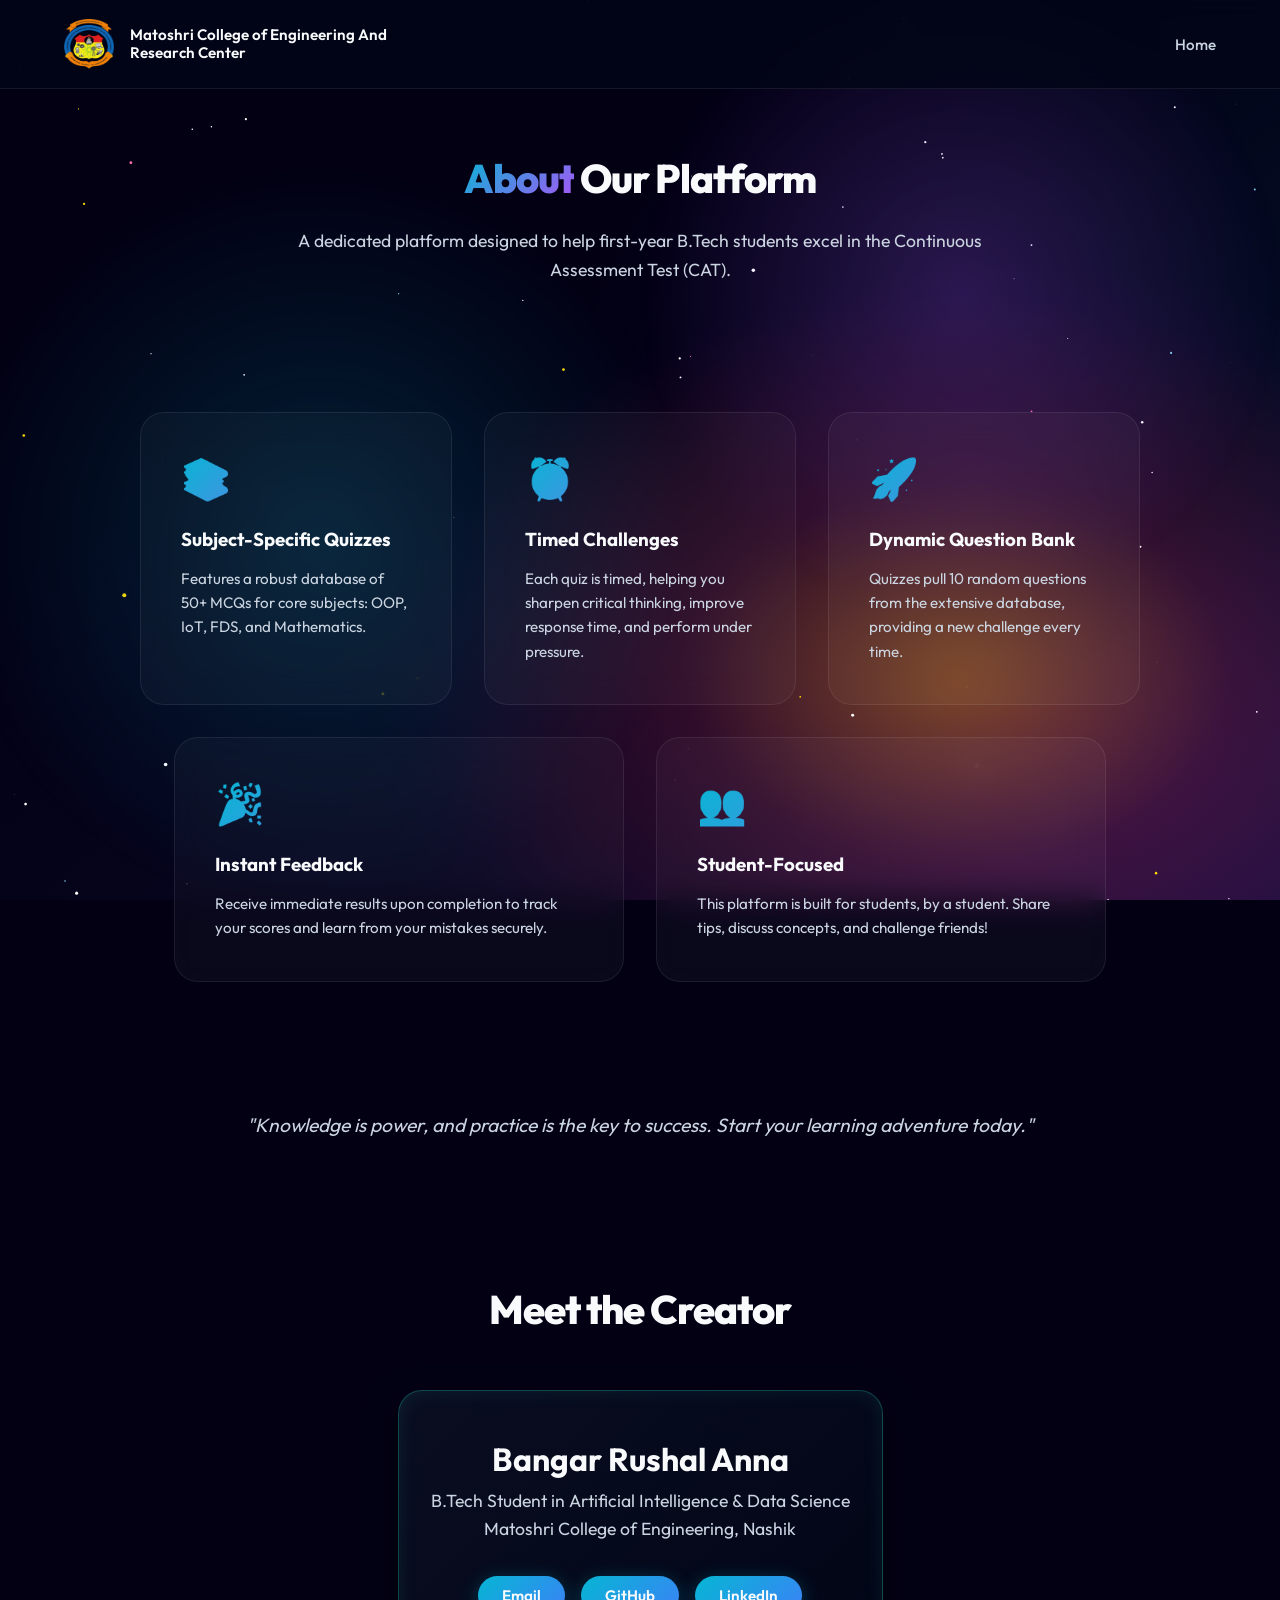
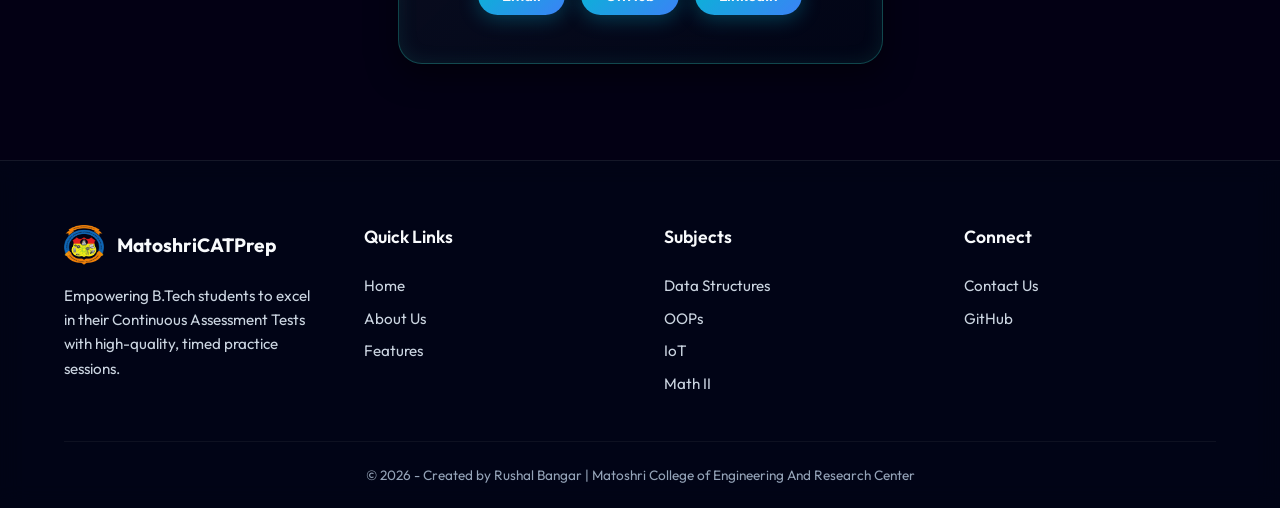
==== commit 8a105190: "Refactor: consolidate subject quiz pages into quiz.html and fix layout/rendering bugs" ====
--- a/About.html
+++ b/About.html
@@ -20,16 +20,17 @@
         rel="stylesheet">
     <link rel="icon" type="image/png" href="assets/logo.png">
     <link rel="stylesheet" href="css/style.css">
+
+    <!-- Google tag (gtag.js) -->
+    <script async src="https://www.googletagmanager.com/gtag/js?id=G-GRC08H1LGY"></script>
+    <script>
+        window.dataLayer = window.dataLayer || [];
+        function gtag() { dataLayer.push(arguments); }
+        gtag('js', new Date());
+
+        gtag('config', 'G-GRC08H1LGY');
+    </script>
 </head>
-<!-- Google tag (gtag.js) -->
-<script async src="https://www.googletagmanager.com/gtag/js?id=G-GRC08H1LGY"></script>
-<script>
-    window.dataLayer = window.dataLayer || [];
-    function gtag() { dataLayer.push(arguments); }
-    gtag('js', new Date());
-
-    gtag('config', 'G-GRC08H1LGY');
-</script>
 
 <body>
     <div class="bg-orb orb-primary"></div>
--- a/css/style.css
+++ b/css/style.css
@@ -12,10 +12,12 @@
     /* Slate 800 transparent */
 
     /* Vibrant Neon Accents */
-    --accent-cyan: #06b6d4;
+        --accent-cyan: #06b6d4;
     --accent-blue: #3b82f6;
     --accent-purple: #a855f7;
     --accent-pink: #ec4899;
+    --accent-teal: #2dd4bf;
+    --accent-red: #f43f5e;
 
     /* Text Colors */
     --text-primary: #f8fafc;
@@ -32,6 +34,7 @@
     /* Glow Effects */
     --glow-cyan: rgba(6, 182, 212, 0.5);
     --glow-purple: rgba(168, 85, 247, 0.5);
+    --glow-teal: rgba(45, 212, 191, 0.4);
 
     --font-main: 'Outfit', 'Inter', system-ui, -apple-system, sans-serif;
     --radius-lg: 24px;
@@ -98,28 +101,14 @@
     /* Optionally center content vertically */
 }
 
-@keyframes rotateGalaxy {
+@keyframes pulseTimer {
     0% {
-        background-position:
-            50% 50%,
-            /* Center immobile */
-            0% 0%, 100% 100%,
-            /* Purple moving */
-            100% 0%, 0% 100%,
-            /* Blue moving */
-            0px 0px, 0px 0px, 0px 0px, 0px 0px,
-            0px 0px, 0px 0px, 0px 0px, 0px 0px;
-        /* Stars start */
-    }
-
+        transform: scale(0.98);
+        box-shadow: 0 0 15px var(--glow-teal);
+    }
     100% {
-        background-position:
-            50% 50%,
-            100% 100%, 0% 0%,
-            0% 100%, 100% 0%,
-            100px 100px, 150px 150px, 200px 200px, 250px 250px,
-            300px -300px, -350px 350px, 400px 400px, -450px -450px;
-        /* Stars drift */
+        transform: scale(1.02);
+        box-shadow: 0 0 35px var(--glow-teal);
     }
 }
 
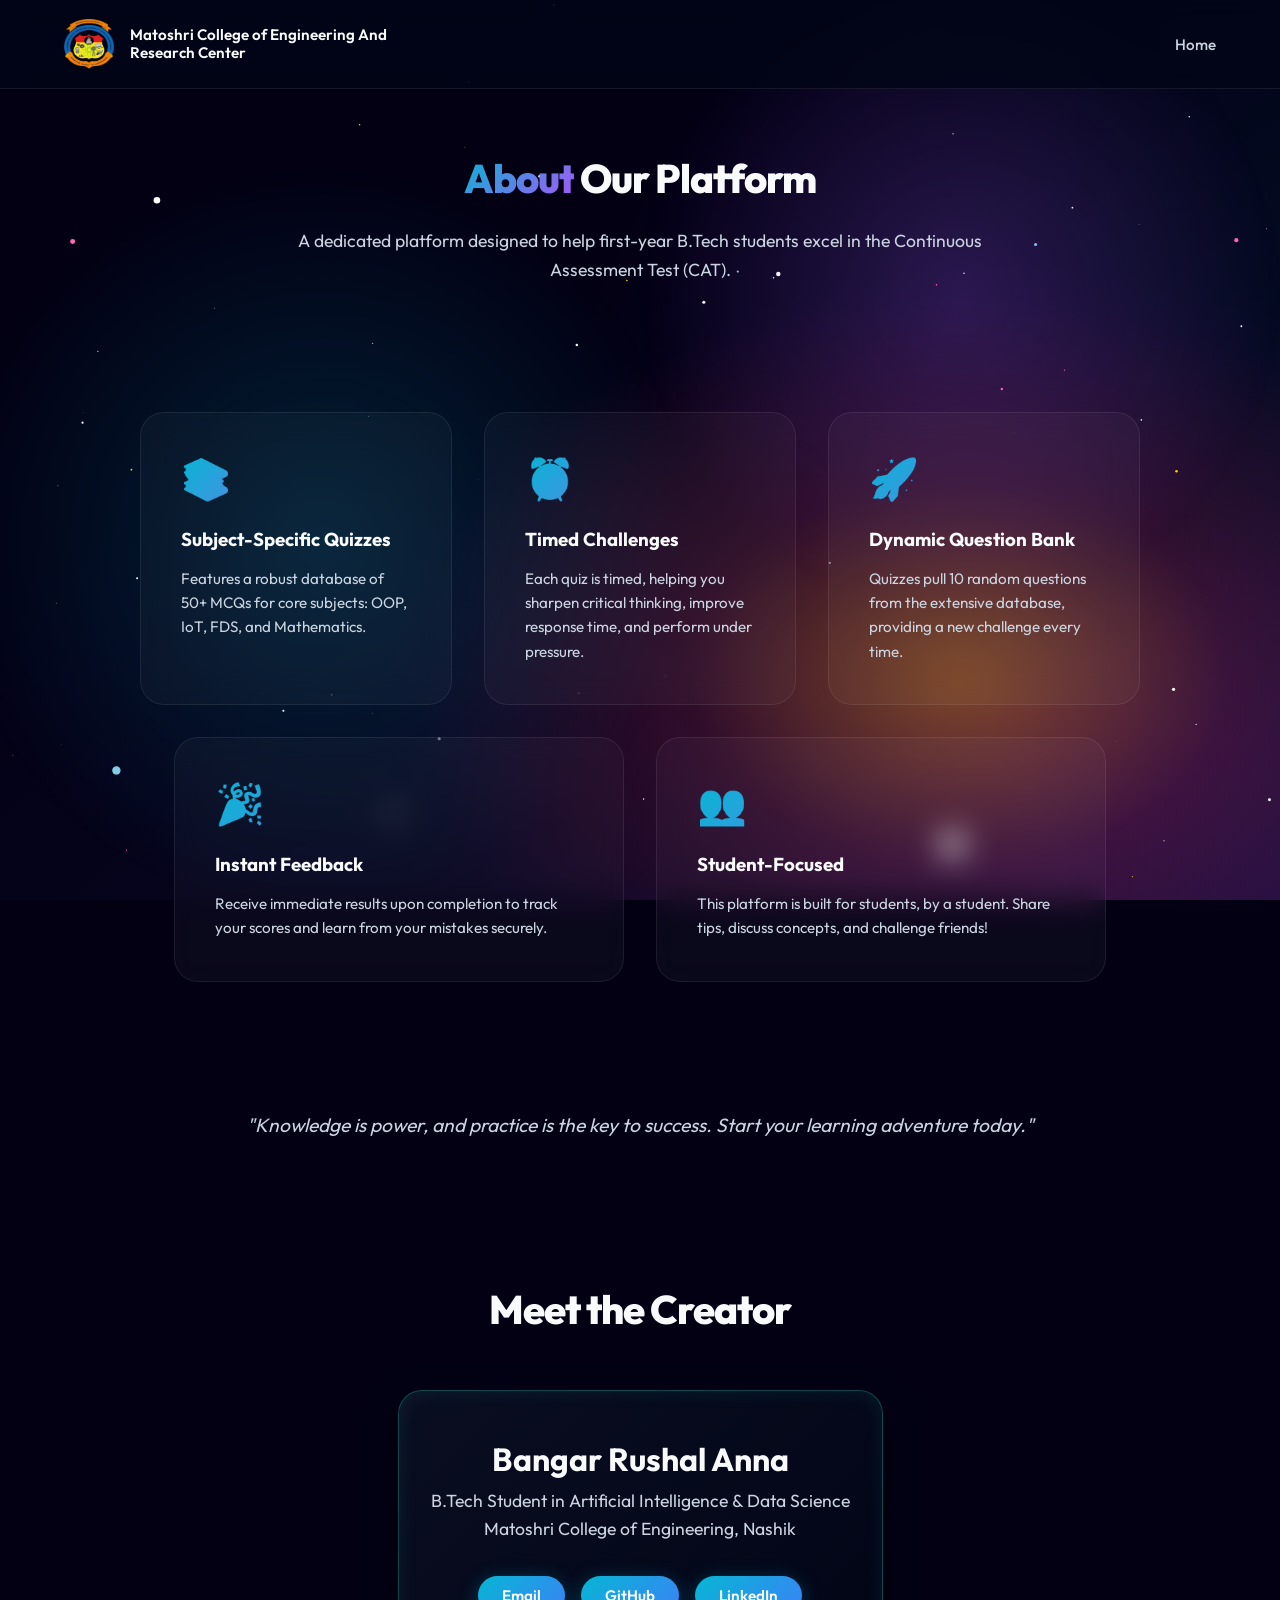
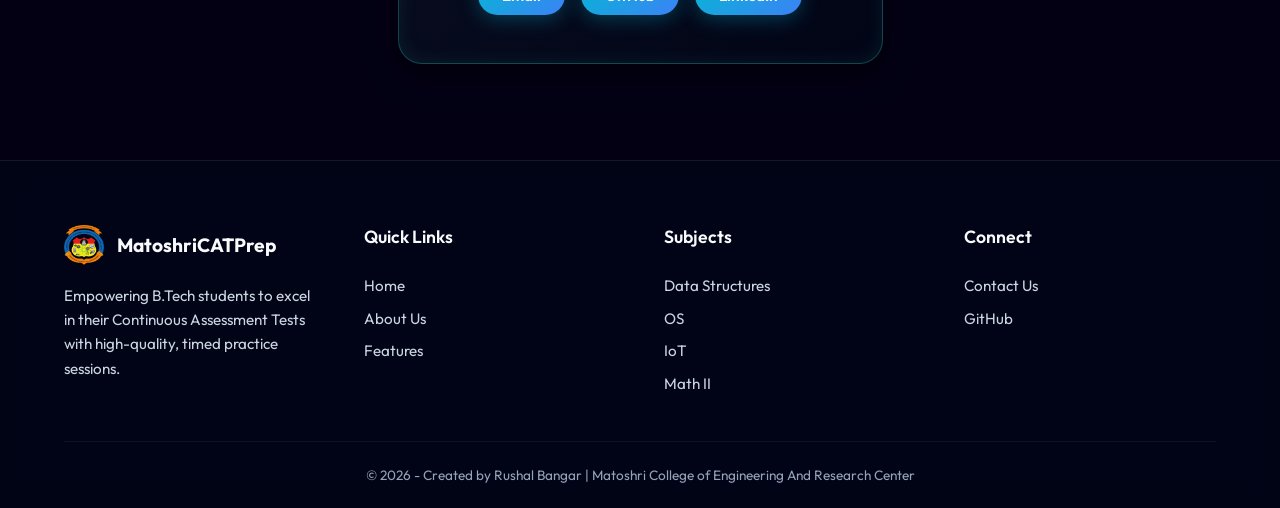
==== commit b0bd6a19: "Fix Supabase JS errors and update OOP subject to OS" ====
--- a/About.html
+++ b/About.html
@@ -137,7 +137,7 @@
                 <h4 class="footer-heading">Subjects</h4>
                 <ul class="footer-links">
                     <li><a href='/fds'>Data Structures</a></li>
-                    <li><a href='/oop'>OOPs</a></li>
+                    <li><a href='/os'>OS</a></li>
                     <li><a href='/iot'>IoT</a></li>
                     <li><a href='/math'>Math II</a></li>
                 </ul>
--- a/css/style.css
+++ b/css/style.css
@@ -798,3 +798,84 @@
         font-size: 1rem;
     }
 }
+
+/* --- Custom Modals --- */
+.custom-modal-overlay {
+    position: fixed;
+    top: 0;
+    left: 0;
+    width: 100vw;
+    height: 100vh;
+    background: rgba(3, 0, 20, 0.6);
+    backdrop-filter: blur(8px);
+    -webkit-backdrop-filter: blur(8px);
+    z-index: 9999;
+    display: none;
+    align-items: center;
+    justify-content: center;
+    animation: fadeIn 0.3s ease;
+}
+
+.custom-modal-box {
+    background: rgba(15, 23, 42, 0.85);
+    border: 1px solid rgba(0, 255, 255, 0.3);
+    border-radius: var(--radius-lg);
+    padding: 3rem 2rem;
+    max-width: 450px;
+    width: 90%;
+    text-align: center;
+    box-shadow: 0 20px 50px rgba(0, 0, 0, 0.8), inset 0 0 20px rgba(6, 182, 212, 0.1);
+    animation: slideUpModal 0.4s cubic-bezier(0.175, 0.885, 0.32, 1.275);
+}
+
+.custom-modal-title {
+    color: #f43f5e;
+    font-size: 2rem;
+    font-weight: 800;
+    margin-bottom: 1rem;
+    text-shadow: 0 0 15px rgba(244, 63, 94, 0.4);
+}
+
+.custom-modal-message {
+    color: var(--text-secondary);
+    font-size: 1.1rem;
+    margin-bottom: 2.5rem;
+    line-height: 1.6;
+}
+
+.custom-modal-btn {
+    background: linear-gradient(135deg, #f43f5e, #be123c);
+    color: white;
+    border: none;
+    padding: 1rem 3rem;
+    font-size: 1.2rem;
+    font-weight: 700;
+    border-radius: 50px;
+    cursor: pointer;
+    box-shadow: 0 0 15px rgba(244, 63, 94, 0.5);
+    transition: all 0.3s ease;
+    text-transform: uppercase;
+    letter-spacing: 1px;
+}
+
+.custom-modal-btn:hover {
+    transform: translateY(-2px);
+    box-shadow: 0 0 25px rgba(244, 63, 94, 0.8);
+}
+
+@keyframes fadeIn {
+    from { opacity: 0; }
+    to { opacity: 1; }
+}
+
+@keyframes slideUpModal {
+    from {
+        opacity: 0;
+        transform: translateY(30px) scale(0.95);
+    }
+    to {
+        opacity: 1;
+        transform: translateY(0) scale(1);
+    }
+}
+
